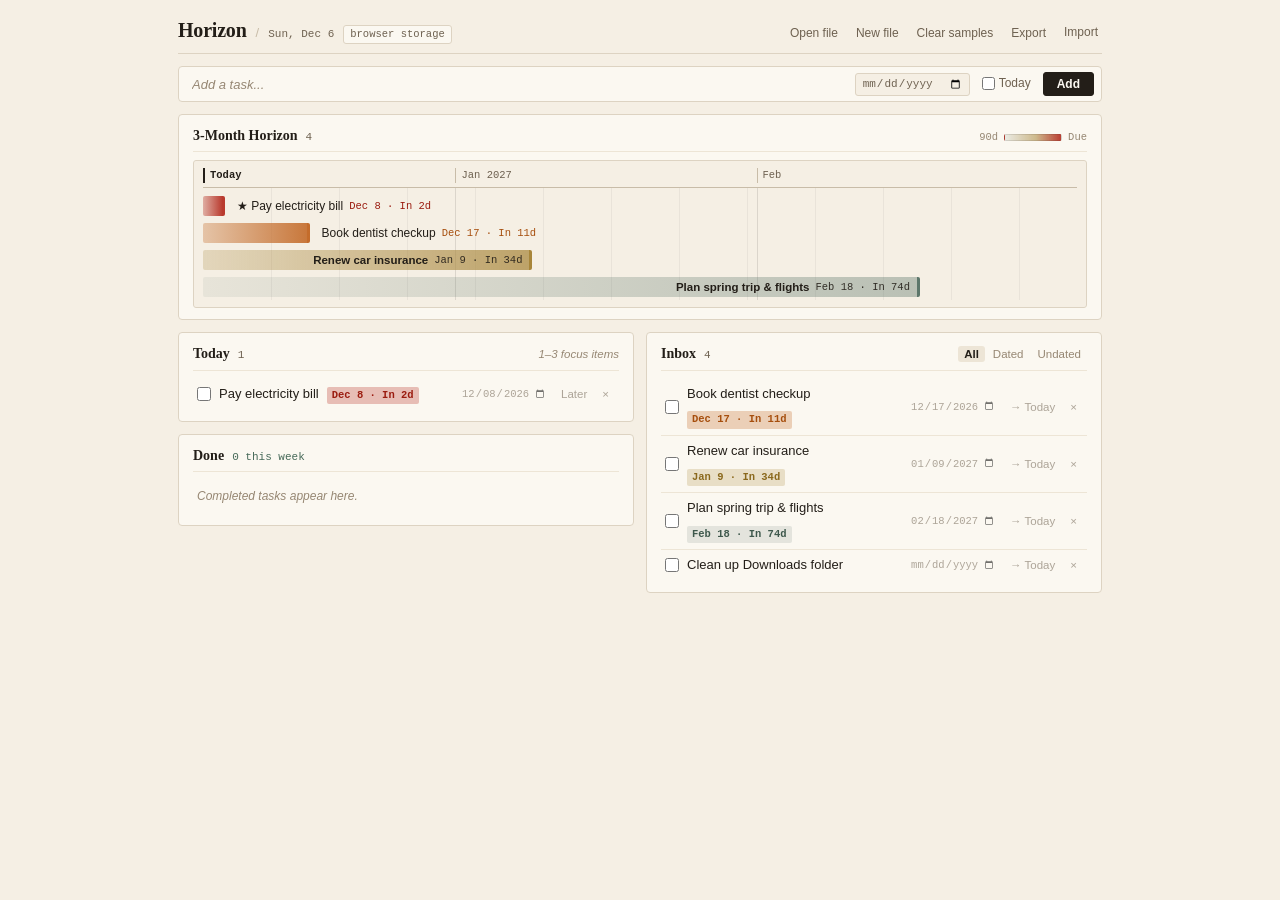
==== index.html @ 029d49c4 "Initial Horizon 3-month task organizer" ====
<!DOCTYPE html>
<html lang="en">
<head>
  <meta charset="UTF-8" />
  <meta name="viewport" content="width=device-width, initial-scale=1.0" />
  <title>Horizon</title>
  <link rel="stylesheet" href="styles.css" />
</head>
<body>
  <div class="shell">
    <!-- Compact Top Bar -->
    <header class="topbar">
      <div class="topbar-left">
        <h1>Horizon</h1>
        <span class="sep">/</span>
        <span class="meta-mono" id="today-label"></span>
        <span class="storage-tag" id="storage-tag" title="Where tasks are saved">tasks.json</span>
      </div>
      <div class="topbar-right">
        <button type="button" class="text-btn hidden" id="link-file-btn" title="Open an existing tasks.json and auto-save changes to it">Open file</button>
        <button type="button" class="text-btn hidden" id="new-file-btn" title="Create a new tasks.json file and auto-save changes to it">New file</button>
        <button type="button" class="text-btn hidden" id="clear-samples-btn">Clear samples</button>
        <button type="button" class="text-btn" id="export-btn">Export</button>
        <label class="text-btn">
          Import
          <input type="file" id="import-input" accept="application/json,.json" hidden />
        </label>
      </div>
    </header>

    <!-- Single-line Quick Capture -->
    <form id="add-task-form" class="capture-bar" aria-label="Add task">
      <input
        type="text"
        id="task-title-input"
        class="capture-input"
        placeholder="Add a task..."
        autocomplete="off"
        required
      />
      <input type="date" id="task-date-input" class="capture-date" title="Optional deadline" />
      <label class="capture-check" title="Add to Today's Focus (anchors to Today on timeline)">
        <input type="checkbox" id="task-today-input" />
        <span>Today</span>
      </label>
      <button type="submit" class="btn-add">Add</button>
    </form>

    <!-- Compact 3-Month Horizontal Calendar Stripe -->
    <section class="block timeline-block" aria-label="3-month horizon">
      <div class="block-head">
        <div class="block-title">
          <h2>3-Month Horizon</h2>
          <span class="meta-mono" id="timeline-count">0</span>
        </div>
        <div class="legend" aria-hidden="true">
          <span>90d</span>
          <span class="legend-bar"></span>
          <span>Due</span>
        </div>
      </div>

      <div class="overdue-row hidden" id="overdue-strip"></div>

      <div class="timeline-scroll">
        <div class="timeline-canvas">
          <div class="timeline-axis" id="timeline-months"></div>
          <div class="timeline-grid" id="timeline-grid"></div>
          <div class="timeline-lanes" id="timeline-lanes"></div>
        </div>
      </div>
    </section>

    <!-- Compact Two-Column Lists -->
    <main class="columns">
      <div class="col">
        <section class="block" aria-label="Today's Focus">
          <div class="block-head">
            <div class="block-title">
              <h2>Today</h2>
              <span class="meta-mono" id="today-count">0</span>
            </div>
            <span class="nudge" id="focus-nudge">1–3 focus items</span>
          </div>
          <ul class="list" id="today-list"></ul>
          <div class="empty hidden" id="today-empty">Nothing set for today.</div>
        </section>

        <section class="block" aria-label="Completed">
          <div class="block-head">
            <div class="block-title">
              <h2>Done</h2>
              <span class="meta-mono ok-text" id="wins-week-badge">0 this week</span>
            </div>
            <button type="button" class="text-btn hidden" id="clear-done-btn">Clear</button>
          </div>
          <ul class="list" id="done-list"></ul>
          <div class="empty hidden" id="done-empty">Completed tasks appear here.</div>
        </section>
      </div>

      <div class="col">
        <section class="block" aria-label="Inbox">
          <div class="block-head">
            <div class="block-title">
              <h2>Inbox</h2>
              <span class="meta-mono" id="inbox-count">0</span>
            </div>
            <div class="filters" role="group" aria-label="Filter inbox">
              <button type="button" class="filter-btn active" data-filter="all">All</button>
              <button type="button" class="filter-btn" data-filter="dated">Dated</button>
              <button type="button" class="filter-btn" data-filter="flexible">Undated</button>
            </div>
          </div>
          <ul class="list" id="inbox-list"></ul>
          <div class="empty hidden" id="inbox-empty">Inbox clear.</div>
        </section>
      </div>
    </main>
  </div>

  <script src="logic.js"></script>
  <script src="app.js"></script>
</body>
</html>
---- styles.css ----
:root {
  --bg: #f5efe4;
  --surface: #fbf8f1;
  --surface-alt: #ede5d6;
  --border: #ddd3c2;
  --border-strong: #c8bca8;
  --ink: #231e18;
  --muted: #6e6150;
  --soft: #968773;
  --danger: #b93a2e;
  --ok: #466958;
  --radius: 4px;
  --serif: Georgia, "Times New Roman", serif;
  --mono: ui-monospace, "Cascadia Mono", Consolas, "Courier New", monospace;
}

* {
  box-sizing: border-box;
}

body {
  margin: 0;
  background: var(--bg);
  color: var(--ink);
  font-family: -apple-system, BlinkMacSystemFont, "Segoe UI", Roboto, sans-serif;
  font-size: 13px;
  line-height: 1.45;
}

.hidden {
  display: none !important;
}

button,
label.text-btn {
  font-family: inherit;
  cursor: pointer;
}

.shell {
  max-width: 960px;
  margin: 0 auto;
  padding: 16px 18px 36px;
  display: flex;
  flex-direction: column;
  gap: 12px;
}

/* Top Bar */
.topbar {
  display: flex;
  align-items: baseline;
  justify-content: space-between;
  gap: 10px;
  padding-bottom: 8px;
  border-bottom: 1px solid var(--border);
}

.topbar-left {
  display: flex;
  align-items: baseline;
  gap: 9px;
  flex-wrap: wrap;
}

.topbar h1 {
  margin: 0;
  font-family: var(--serif);
  font-size: 20px;
  font-weight: 700;
  letter-spacing: -0.01em;
  color: var(--ink);
}

.sep {
  color: var(--border-strong);
}

.meta-mono {
  font-family: var(--mono);
  font-size: 11px;
  color: var(--muted);
  font-variant-numeric: tabular-nums;
}

.storage-tag {
  font-family: var(--mono);
  font-size: 10.5px;
  color: var(--muted);
  border: 1px solid var(--border);
  background: var(--surface);
  border-radius: 3px;
  padding: 1px 6px;
}

.storage-tag.is-linked {
  color: var(--ok);
  border-color: #b7cbbd;
  background: #eff5f0;
}

.topbar-right {
  display: flex;
  align-items: center;
  gap: 10px;
}

.text-btn {
  background: none;
  border: none;
  padding: 2px 4px;
  font-size: 12px;
  color: var(--muted);
}

.text-btn:hover {
  color: var(--ink);
  text-decoration: underline;
}

/* Capture Bar */
.capture-bar {
  display: flex;
  align-items: center;
  gap: 6px;
  background: var(--surface);
  border: 1px solid var(--border);
  border-radius: var(--radius);
  padding: 5px 7px;
}

.capture-input {
  flex: 1 1 200px;
  min-width: 0;
  border: none;
  background: transparent;
  padding: 4px 6px;
  font-size: 13px;
  color: var(--ink);
  outline: none;
}

.capture-input::placeholder {
  color: var(--soft);
  font-style: italic;
}

.capture-date {
  border: 1px solid var(--border);
  border-radius: 3px;
  background: var(--bg);
  color: var(--muted);
  font-family: var(--mono);
  font-size: 11px;
  padding: 3px 6px;
  outline: none;
}

.capture-date:focus {
  border-color: var(--ink);
  color: var(--ink);
}

.capture-check {
  display: inline-flex;
  align-items: center;
  gap: 4px;
  font-size: 12px;
  color: var(--muted);
  padding: 3px 6px;
  border-radius: 3px;
  user-select: none;
}

.capture-check:hover {
  background: var(--surface-alt);
  color: var(--ink);
}

.capture-check input {
  margin: 0;
  accent-color: var(--danger);
}

.btn-add {
  background: var(--ink);
  color: #fbf8f1;
  border: 1px solid var(--ink);
  border-radius: 3px;
  padding: 4px 13px;
  font-size: 12px;
  font-weight: 600;
}

.btn-add:hover {
  background: #3b3329;
}

/* Warm Paper Editorial Blocks */
.block {
  background: var(--surface);
  border: 1px solid var(--border);
  border-radius: var(--radius);
  padding: 11px 14px;
}

.block-head {
  display: flex;
  align-items: baseline;
  justify-content: space-between;
  gap: 8px;
  margin-bottom: 8px;
  padding-bottom: 5px;
  border-bottom: 1px solid var(--surface-alt);
}

.block-title {
  display: flex;
  align-items: baseline;
  gap: 8px;
}

.block-head h2 {
  margin: 0;
  font-family: var(--serif);
  font-size: 14px;
  font-weight: 700;
  color: var(--ink);
}

.ok-text {
  color: var(--ok);
}

.nudge {
  font-size: 11.5px;
  font-style: italic;
  color: var(--soft);
}

.nudge.is-heavy {
  color: var(--danger);
  font-style: normal;
  font-weight: 600;
}

/* Paper Desk 3-Month Horizon */
.legend {
  display: inline-flex;
  align-items: center;
  gap: 6px;
  font-family: var(--mono);
  font-size: 10.5px;
  color: var(--soft);
}

.legend-bar {
  width: 58px;
  height: 7px;
  border-radius: 2px;
  background: linear-gradient(
    to right,
    rgba(92, 118, 106, 0.1) 0%,
    rgba(168, 134, 58, 0.55) 55%,
    rgba(185, 58, 46, 0.98) 100%
  );
  border: 1px solid rgba(35, 30, 24, 0.12);
}

.overdue-row {
  display: flex;
  align-items: center;
  flex-wrap: wrap;
  gap: 6px;
  margin-bottom: 8px;
  padding: 5px 8px;
  background: #f9eae7;
  border: 1px solid #e4bdb6;
  border-radius: 3px;
  font-size: 11.5px;
}

.overdue-label {
  font-family: var(--mono);
  font-size: 10.5px;
  font-weight: 700;
  text-transform: uppercase;
  color: var(--danger);
}

.overdue-chip {
  background: var(--danger);
  color: #fdfaf4;
  border: none;
  border-radius: 2px;
  padding: 2px 7px;
  font-size: 11.5px;
  font-weight: 500;
}

.timeline-scroll {
  overflow-x: auto;
}

.timeline-canvas {
  position: relative;
  min-width: 680px;
  width: 100%;
  background: var(--bg);
  border: 1px solid var(--border);
  border-radius: 3px;
  padding: 7px 9px 9px;
}

.timeline-axis {
  position: relative;
  height: 20px;
  border-bottom: 1px solid var(--border-strong);
  margin-bottom: 7px;
}

.month-marker {
  position: absolute;
  top: 0;
  height: 15px;
  padding-left: 5px;
  border-left: 1px solid var(--border-strong);
  font-family: var(--mono);
  font-size: 10.5px;
  color: var(--muted);
  display: flex;
  align-items: center;
  white-space: nowrap;
}

.month-marker.is-today {
  border-left: 2px solid var(--ink);
  color: var(--ink);
  font-weight: 700;
}

.timeline-grid {
  position: absolute;
  top: 27px;
  bottom: 7px;
  left: 9px;
  right: 9px;
  pointer-events: none;
}

.grid-line {
  position: absolute;
  top: 0;
  bottom: 0;
  width: 1px;
  background: rgba(35, 30, 24, 0.05);
}

.grid-line.is-major {
  background: rgba(35, 30, 24, 0.12);
}

.timeline-lanes {
  position: relative;
  display: flex;
  flex-direction: column;
  gap: 5px;
  max-height: 224px;
  overflow-y: auto;
  padding-right: 2px;
}

.timeline-empty {
  color: var(--soft);
  font-style: italic;
  font-size: 12px;
  padding: 8px 4px;
}

.timeline-lane {
  position: relative;
  height: 22px;
  display: flex;
  align-items: center;
  flex-shrink: 0;
}

/* Watercolor wash fading left-to-right into a crisp solid right-edge deadline block */
.timeline-bar {
  position: relative;
  height: 20px;
  border-radius: 2px;
  border: none;
  border-right: 3px solid transparent;
  display: flex;
  align-items: center;
  justify-content: flex-end;
  padding: 0 7px;
  flex-shrink: 0;
  max-width: 100%;
  overflow: hidden;
  transition: filter 0.1s ease;
}

.timeline-bar:hover {
  filter: brightness(0.94);
}

.timeline-bar-label {
  font-size: 11.5px;
  font-weight: 600;
  white-space: nowrap;
  overflow: hidden;
  text-overflow: ellipsis;
  max-width: calc(100% - 76px);
}

.timeline-bar-meta {
  font-family: var(--mono);
  font-size: 10.5px;
  opacity: 0.9;
  margin-left: 6px;
  white-space: nowrap;
}

.timeline-outside-label {
  display: inline-flex;
  align-items: center;
  gap: 6px;
  margin-left: 7px;
  padding: 1px 5px;
  border: none;
  border-radius: 2px;
  background: transparent;
  color: var(--ink);
  font-size: 12px;
  white-space: nowrap;
}

.timeline-outside-label:hover {
  background: var(--surface-alt);
}

.timeline-outside-title {
  font-weight: 500;
}

.timeline-outside-meta {
  font-family: var(--mono);
  font-size: 10.5px;
}

.timeline-beyond-note {
  margin-top: 4px;
  font-family: var(--mono);
  font-size: 10.5px;
  color: var(--soft);
}

/* Original Two-Column Layout */
.columns {
  display: grid;
  grid-template-columns: 1fr 1fr;
  gap: 12px;
  align-items: start;
}

@media (max-width: 740px) {
  .columns {
    grid-template-columns: 1fr;
  }
}

.col {
  display: flex;
  flex-direction: column;
  gap: 12px;
}

.filters {
  display: inline-flex;
  gap: 2px;
}

.filter-btn {
  border: none;
  background: transparent;
  color: var(--soft);
  font-size: 11.5px;
  padding: 2px 6px;
  border-radius: 3px;
}

.filter-btn:hover {
  color: var(--ink);
}

.filter-btn.active {
  background: var(--surface-alt);
  color: var(--ink);
  font-weight: 600;
}

/* Hairline-divided Notebook Rows */
.list {
  list-style: none;
  margin: 0;
  padding: 0;
}

.task-item {
  display: flex;
  align-items: center;
  gap: 8px;
  padding: 6px 4px;
  border-top: 1px solid var(--surface-alt);
}

.task-item:first-child {
  border-top: none;
}

.task-item:hover {
  background: #f5efe4;
}

.task-item.is-done .task-title {
  text-decoration: line-through;
  color: var(--soft);
}

.task-checkbox {
  width: 14px;
  height: 14px;
  margin: 0;
  accent-color: var(--ok);
  cursor: pointer;
  flex-shrink: 0;
}

.task-body {
  flex: 1;
  min-width: 0;
  display: flex;
  align-items: baseline;
  gap: 8px;
  flex-wrap: wrap;
}

.task-title {
  font-size: 13px;
  color: var(--ink);
  word-break: break-word;
}

.due-tag {
  font-family: var(--mono);
  font-size: 10.5px;
  font-weight: 600;
  padding: 1px 5px;
  border-radius: 2px;
  white-space: nowrap;
}

.done-date {
  font-family: var(--mono);
  font-size: 10.5px;
  color: var(--soft);
}

.task-actions {
  display: flex;
  align-items: center;
  gap: 3px;
  flex-shrink: 0;
  opacity: 0.55;
  transition: opacity 0.12s ease;
}

.task-item:hover .task-actions,
.task-item:focus-within .task-actions {
  opacity: 1;
}

.inline-date-input {
  font-family: var(--mono);
  font-size: 10.5px;
  border: 1px solid transparent;
  border-radius: 2px;
  padding: 1px 4px;
  color: var(--muted);
  background: transparent;
  width: 96px;
}

.task-item:hover .inline-date-input,
.inline-date-input:focus {
  border-color: var(--border);
  background: var(--surface);
}

.row-btn {
  border: none;
  background: transparent;
  color: var(--muted);
  border-radius: 2px;
  padding: 2px 6px;
  font-size: 11.5px;
}

.row-btn:hover {
  background: var(--surface-alt);
  color: var(--ink);
}

.row-btn.del:hover {
  color: var(--danger);
  background: #f9eae7;
}

.empty {
  color: var(--soft);
  font-style: italic;
  font-size: 12px;
  padding: 8px 4px;
}
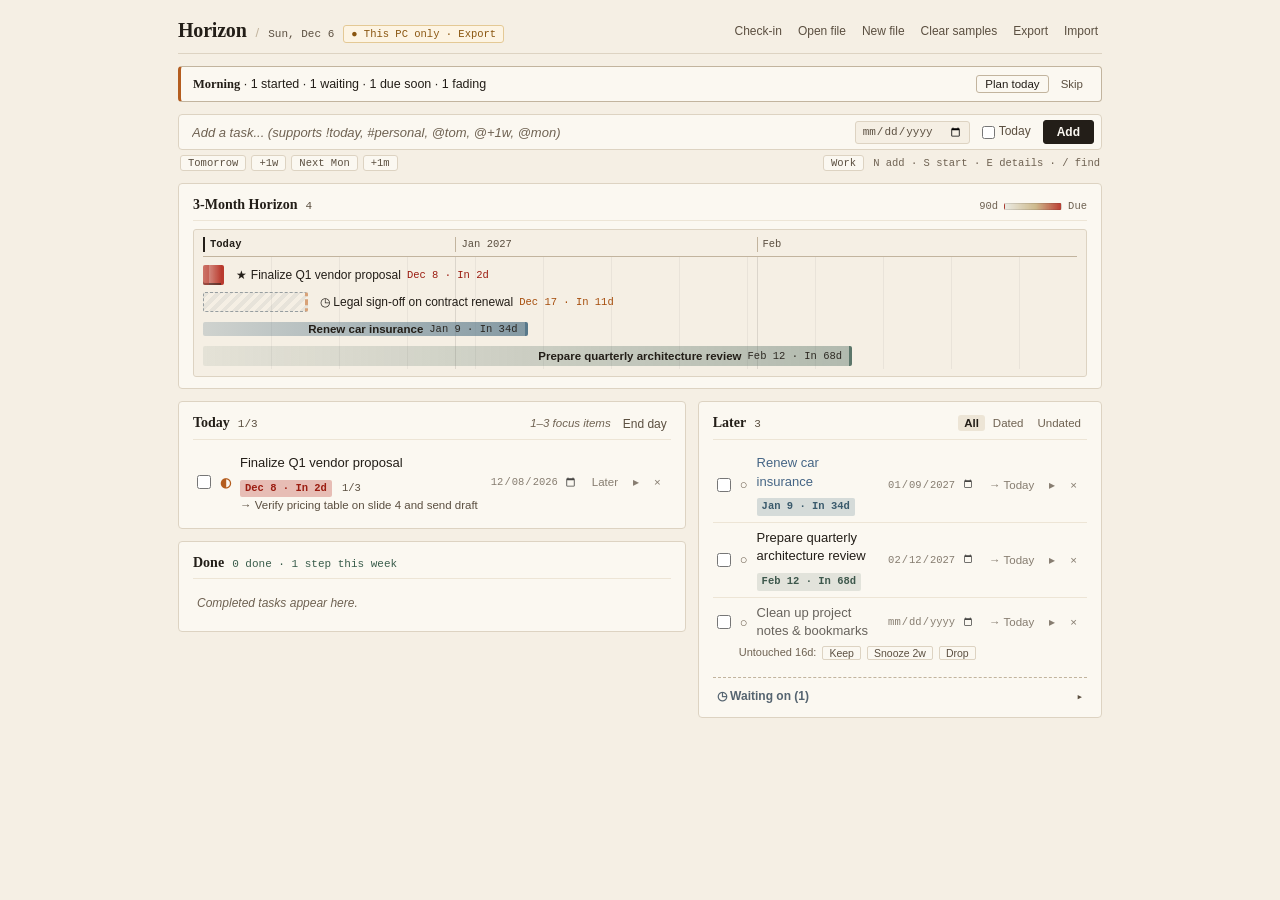
==== commit 66ae2ae9: "Horizon v2: sync safety, started/waiting stages, check-in, fading ink, steps & notes" ====
--- a/index.html
+++ b/index.html
@@ -14,37 +14,73 @@
         <h1>Horizon</h1>
         <span class="sep">/</span>
         <span class="meta-mono" id="today-label"></span>
-        <span class="storage-tag" id="storage-tag" title="Where tasks are saved">tasks.json</span>
+        <button type="button" class="status-pill" id="storage-tag" title="Storage status">Loading...</button>
       </div>
       <div class="topbar-right">
+        <button type="button" class="text-btn" id="checkin-open-btn" title="Open morning check-in">Check-in</button>
+        <button type="button" class="text-btn hidden" id="reconnect-file-btn" title="Reconnect to your previously linked tasks.json">Reconnect</button>
         <button type="button" class="text-btn hidden" id="link-file-btn" title="Open an existing tasks.json and auto-save changes to it">Open file</button>
         <button type="button" class="text-btn hidden" id="new-file-btn" title="Create a new tasks.json file and auto-save changes to it">New file</button>
         <button type="button" class="text-btn hidden" id="clear-samples-btn">Clear samples</button>
         <button type="button" class="text-btn" id="export-btn">Export</button>
-        <label class="text-btn">
-          Import
-          <input type="file" id="import-input" accept="application/json,.json" hidden />
-        </label>
+        <button type="button" class="text-btn" id="import-btn" title="Merge tasks from a JSON file">Import</button>
+        <input type="file" id="import-input" accept="application/json,.json" class="sr-only" tabindex="-1" />
       </div>
     </header>
 
-    <!-- Single-line Quick Capture -->
-    <form id="add-task-form" class="capture-bar" aria-label="Add task">
+    <!-- System Alert / Sync Banner (priority over check-in; at most one banner at a time) -->
+    <div class="system-banner hidden" id="system-banner" role="alert">
+      <span id="system-banner-text"></span>
+      <div class="system-banner-actions" id="system-banner-actions"></div>
+    </div>
+
+    <!-- Inline Morning Check-in Banner & 20-Second Card Stack -->
+    <section class="checkin-banner hidden" id="checkin-banner" aria-label="Morning check-in"></section>
+
+    <!-- Single-line Quick Capture + Compact Quick Chips -->
+    <form id="add-task-form" class="capture-wrap" aria-label="Add task">
+      <div class="capture-bar">
+        <input
+          type="text"
+          id="task-title-input"
+          class="capture-input"
+          placeholder="Add a task... (supports !today, #personal, @tom, @+1w, @mon)"
+          autocomplete="off"
+          required
+        />
+        <input type="date" id="task-date-input" class="capture-date" aria-label="Optional deadline" title="Optional deadline" />
+        <label class="capture-check" title="Add to Today's Focus (cap 3)">
+          <input type="checkbox" id="task-today-input" />
+          <span>Today</span>
+        </label>
+        <button type="submit" class="btn-add">Add</button>
+      </div>
+      <div class="capture-chips">
+        <div class="capture-chip-group" aria-label="Quick deadlines">
+          <button type="button" class="chip-btn" data-quick-date="tomorrow">Tomorrow</button>
+          <button type="button" class="chip-btn" data-quick-date="+1w">+1w</button>
+          <button type="button" class="chip-btn" data-quick-date="next-mon">Next Mon</button>
+          <button type="button" class="chip-btn" data-quick-date="+1m">+1m</button>
+        </div>
+        <div class="capture-chip-group">
+          <button type="button" class="chip-btn area-chip" id="capture-area-btn" title="Toggle Work / Personal (or type #personal)">Work</button>
+          <span class="shortcut-hint" aria-hidden="true">N add · S start · E details · / find</span>
+        </div>
+      </div>
+    </form>
+
+    <!-- Optional Quick-Search Bar (press / to filter; Esc clears) -->
+    <div class="search-bar hidden" id="search-bar">
       <input
         type="text"
-        id="task-title-input"
-        class="capture-input"
-        placeholder="Add a task..."
+        id="search-input"
+        class="search-input"
+        placeholder="Filter tasks, next steps, or waiting on... (Esc to close)"
+        aria-label="Filter tasks"
         autocomplete="off"
-        required
       />
-      <input type="date" id="task-date-input" class="capture-date" title="Optional deadline" />
-      <label class="capture-check" title="Add to Today's Focus (anchors to Today on timeline)">
-        <input type="checkbox" id="task-today-input" />
-        <span>Today</span>
-      </label>
-      <button type="submit" class="btn-add">Add</button>
-    </form>
+      <button type="button" class="row-btn" id="search-clear-btn" aria-label="Clear filter">×</button>
+    </div>
 
     <!-- Compact 3-Month Horizontal Calendar Stripe -->
     <section class="block timeline-block" aria-label="3-month horizon">
@@ -69,19 +105,26 @@
           <div class="timeline-lanes" id="timeline-lanes"></div>
         </div>
       </div>
+
+      <!-- Inline quick-actions strip when a timeline bar is clicked -->
+      <div class="timeline-inspector hidden" id="timeline-inspector"></div>
     </section>
 
-    <!-- Compact Two-Column Lists -->
+    <!-- Compact Two-Column Lists (3 zones: Today, Later + Waiting, Done) -->
     <main class="columns">
       <div class="col">
         <section class="block" aria-label="Today's Focus">
           <div class="block-head">
             <div class="block-title">
               <h2>Today</h2>
-              <span class="meta-mono" id="today-count">0</span>
+              <span class="meta-mono" id="today-count">0/3</span>
             </div>
-            <span class="nudge" id="focus-nudge">1–3 focus items</span>
+            <div class="head-right">
+              <span class="nudge" id="focus-nudge">Focus cap: 3</span>
+              <button type="button" class="text-btn hidden" id="end-day-btn" title="Check that started tasks have a 'where I left off' note">End day</button>
+            </div>
           </div>
+          <div class="swap-prompt hidden" id="today-swap-prompt"></div>
           <ul class="list" id="today-list"></ul>
           <div class="empty hidden" id="today-empty">Nothing set for today.</div>
         </section>
@@ -95,28 +138,45 @@
             <button type="button" class="text-btn hidden" id="clear-done-btn">Clear</button>
           </div>
           <ul class="list" id="done-list"></ul>
+          <button type="button" class="text-btn show-more-btn hidden" id="done-more-btn"></button>
           <div class="empty hidden" id="done-empty">Completed tasks appear here.</div>
         </section>
       </div>
 
       <div class="col">
-        <section class="block" aria-label="Inbox">
+        <section class="block" aria-label="Later">
           <div class="block-head">
             <div class="block-title">
-              <h2>Inbox</h2>
-              <span class="meta-mono" id="inbox-count">0</span>
+              <h2>Later</h2>
+              <span class="meta-mono" id="later-count">0</span>
             </div>
-            <div class="filters" role="group" aria-label="Filter inbox">
+            <div class="filters" role="group" aria-label="Filter later list">
               <button type="button" class="filter-btn active" data-filter="all">All</button>
               <button type="button" class="filter-btn" data-filter="dated">Dated</button>
               <button type="button" class="filter-btn" data-filter="flexible">Undated</button>
             </div>
           </div>
-          <ul class="list" id="inbox-list"></ul>
-          <div class="empty hidden" id="inbox-empty">Inbox clear.</div>
+          <ul class="list" id="later-list"></ul>
+          <div class="empty hidden" id="later-empty">Nothing waiting in Later.</div>
+
+          <!-- Collapsible Waiting On group tucked inside Later -->
+          <div class="waiting-section hidden" id="waiting-section">
+            <button type="button" class="waiting-toggle" id="waiting-toggle" aria-expanded="false">
+              <span id="waiting-toggle-label">Waiting on (0)</span>
+              <span class="meta-mono" id="waiting-chevron">▸</span>
+            </button>
+            <ul class="list hidden" id="waiting-list"></ul>
+          </div>
         </section>
       </div>
     </main>
+  </div>
+
+  <!-- Non-blocking Undo / Status Toast -->
+  <div class="toast hidden" id="toast" role="status" aria-live="polite">
+    <span id="toast-text"></span>
+    <button type="button" class="toast-btn hidden" id="toast-undo-btn">Undo</button>
+    <button type="button" class="toast-close" id="toast-close-btn" aria-label="Dismiss">×</button>
   </div>
 
   <script src="logic.js"></script>
--- a/styles.css
+++ b/styles.css
@@ -3,12 +3,19 @@
   --surface: #fbf8f1;
   --surface-alt: #ede5d6;
   --border: #ddd3c2;
-  --border-strong: #c8bca8;
+  --border-strong: #c2b49e;
   --ink: #231e18;
-  --muted: #6e6150;
-  --soft: #968773;
-  --danger: #b93a2e;
-  --ok: #466958;
+  --muted: #5b4f40;
+  --soft: #6f6252;
+  --danger: #b03227;
+  --danger-bg: #f9eae7;
+  --amber: #8a5610;
+  --amber-bg: #fdf4e3;
+  --ok: #395c4b;
+  --ok-bg: #edf5ef;
+  --started: #b45d1f;
+  --waiting: #556470;
+  --personal: #456585;
   --radius: 4px;
   --serif: Georgia, "Times New Roman", serif;
   --mono: ui-monospace, "Cascadia Mono", Consolas, "Courier New", monospace;
@@ -31,16 +38,32 @@
   display: none !important;
 }
 
-button,
-label.text-btn {
+.sr-only {
+  position: absolute;
+  width: 1px;
+  height: 1px;
+  padding: 0;
+  margin: -1px;
+  overflow: hidden;
+  clip: rect(0, 0, 0, 0);
+  border: 0;
+}
+
+button {
   font-family: inherit;
   cursor: pointer;
+}
+
+button:focus-visible,
+input:focus-visible {
+  outline: 2px solid var(--ink);
+  outline-offset: 1px;
 }
 
 .shell {
   max-width: 960px;
   margin: 0 auto;
-  padding: 16px 18px 36px;
+  padding: 16px 18px 48px;
   display: flex;
   flex-direction: column;
   gap: 12px;
@@ -49,11 +72,12 @@
 /* Top Bar */
 .topbar {
   display: flex;
-  align-items: baseline;
+  align-items: center;
   justify-content: space-between;
   gap: 10px;
   padding-bottom: 8px;
   border-bottom: 1px solid var(--border);
+  flex-wrap: wrap;
 }
 
 .topbar-left {
@@ -83,26 +107,41 @@
   font-variant-numeric: tabular-nums;
 }
 
-.storage-tag {
-  font-family: var(--mono);
-  font-size: 10.5px;
-  color: var(--muted);
+/* Honest Storage Status Pill */
+.status-pill {
+  font-family: var(--mono);
+  font-size: 10.5px;
+  border-radius: 3px;
+  padding: 2px 7px;
   border: 1px solid var(--border);
   background: var(--surface);
-  border-radius: 3px;
-  padding: 1px 6px;
-}
-
-.storage-tag.is-linked {
+  color: var(--muted);
+}
+
+.status-pill.is-synced {
   color: var(--ok);
   border-color: #b7cbbd;
-  background: #eff5f0;
+  background: var(--ok-bg);
+}
+
+.status-pill.is-local {
+  color: var(--amber);
+  border-color: #e4c995;
+  background: var(--amber-bg);
+}
+
+.status-pill.is-error {
+  color: var(--danger);
+  border-color: #e4b5ae;
+  background: var(--danger-bg);
+  font-weight: 600;
 }
 
 .topbar-right {
   display: flex;
   align-items: center;
-  gap: 10px;
+  gap: 8px;
+  flex-wrap: wrap;
 }
 
 .text-btn {
@@ -111,6 +150,7 @@
   padding: 2px 4px;
   font-size: 12px;
   color: var(--muted);
+  border-radius: 2px;
 }
 
 .text-btn:hover {
@@ -118,7 +158,54 @@
   text-decoration: underline;
 }
 
-/* Capture Bar */
+/* Inline System Alert / Sync Banner */
+.system-banner {
+  display: flex;
+  align-items: center;
+  justify-content: space-between;
+  gap: 10px;
+  flex-wrap: wrap;
+  padding: 7px 11px;
+  border-radius: var(--radius);
+  font-size: 12px;
+  border: 1px solid #e4c995;
+  background: var(--amber-bg);
+  color: var(--ink);
+}
+
+.system-banner.is-error {
+  border-color: #e4b5ae;
+  background: var(--danger-bg);
+  color: var(--danger);
+}
+
+.system-banner-actions {
+  display: flex;
+  align-items: center;
+  gap: 6px;
+}
+
+.banner-btn {
+  border: 1px solid var(--border-strong);
+  background: var(--surface);
+  color: var(--ink);
+  border-radius: 3px;
+  padding: 2px 8px;
+  font-size: 11.5px;
+  font-weight: 500;
+}
+
+.banner-btn:hover {
+  background: var(--surface-alt);
+}
+
+/* Capture Bar + Quick Chips */
+.capture-wrap {
+  display: flex;
+  flex-direction: column;
+  gap: 5px;
+}
+
 .capture-bar {
   display: flex;
   align-items: center;
@@ -127,6 +214,177 @@
   border: 1px solid var(--border);
   border-radius: var(--radius);
   padding: 5px 7px;
+}
+
+.capture-bar:focus-within {
+  border-color: var(--border-strong);
+}
+
+.capture-chips {
+  display: flex;
+  align-items: center;
+  justify-content: space-between;
+  gap: 8px;
+  flex-wrap: wrap;
+  padding: 0 2px;
+}
+
+.capture-chip-group {
+  display: inline-flex;
+  align-items: center;
+  gap: 5px;
+  flex-wrap: wrap;
+}
+
+.chip-btn {
+  border: 1px solid var(--border);
+  background: var(--surface);
+  color: var(--muted);
+  border-radius: 3px;
+  padding: 1px 7px;
+  font-family: var(--mono);
+  font-size: 10.5px;
+}
+
+.chip-btn:hover {
+  border-color: var(--border-strong);
+  color: var(--ink);
+}
+
+.chip-btn.is-active {
+  background: var(--surface-alt);
+  border-color: var(--ink);
+  color: var(--ink);
+  font-weight: 600;
+}
+
+.area-chip.is-personal {
+  border-color: #9bb1c7;
+  background: #edf3f8;
+  color: var(--personal);
+  font-weight: 600;
+}
+
+.shortcut-hint {
+  font-family: var(--mono);
+  font-size: 10.5px;
+  color: var(--soft);
+  margin-left: 4px;
+}
+
+/* Inline Morning Check-in Banner & Card Stack */
+.checkin-banner {
+  background: var(--surface);
+  border: 1px solid var(--border-strong);
+  border-left: 3px solid var(--started);
+  border-radius: var(--radius);
+  padding: 8px 12px;
+  display: flex;
+  flex-direction: column;
+  gap: 8px;
+}
+
+.checkin-summary-row {
+  display: flex;
+  align-items: center;
+  justify-content: space-between;
+  gap: 10px;
+  flex-wrap: wrap;
+  font-size: 12.5px;
+}
+
+.checkin-summary-text strong {
+  font-family: var(--serif);
+}
+
+.checkin-wins-line {
+  font-family: var(--mono);
+  font-size: 11px;
+  color: var(--ok);
+  font-weight: 600;
+}
+
+.checkin-export-row {
+  display: flex;
+  align-items: center;
+  justify-content: space-between;
+  gap: 8px;
+  flex-wrap: wrap;
+  padding-top: 6px;
+  border-top: 1px dashed var(--border);
+  font-size: 11.5px;
+  color: var(--amber);
+}
+
+.checkin-card {
+  display: flex;
+  align-items: center;
+  justify-content: space-between;
+  gap: 10px;
+  flex-wrap: wrap;
+  padding: 8px 10px;
+  background: var(--bg);
+  border: 1px solid var(--border);
+  border-radius: 3px;
+}
+
+.checkin-card-body {
+  display: flex;
+  flex-direction: column;
+  gap: 2px;
+  min-width: 0;
+  flex: 1 1 260px;
+}
+
+.checkin-card-kicker {
+  font-family: var(--mono);
+  font-size: 10.5px;
+  color: var(--soft);
+}
+
+.checkin-card-title {
+  font-size: 13px;
+  font-weight: 600;
+  color: var(--ink);
+}
+
+.checkin-card-sub {
+  font-size: 11.5px;
+  color: var(--muted);
+}
+
+.checkin-card-actions {
+  display: flex;
+  align-items: center;
+  gap: 5px;
+  flex-wrap: wrap;
+}
+
+/* Quick-Search Bar (press / to filter) */
+.search-bar {
+  display: flex;
+  align-items: center;
+  gap: 6px;
+  background: var(--surface);
+  border: 1px solid var(--border-strong);
+  border-radius: var(--radius);
+  padding: 4px 8px;
+}
+
+.search-input {
+  flex: 1;
+  min-width: 0;
+  border: none;
+  background: transparent;
+  font-size: 12.5px;
+  color: var(--ink);
+  padding: 2px 4px;
+}
+
+.head-right {
+  display: inline-flex;
+  align-items: center;
+  gap: 8px;
 }
 
 .capture-input {
@@ -137,7 +395,7 @@
   padding: 4px 6px;
   font-size: 13px;
   color: var(--ink);
-  outline: none;
+  border-radius: 2px;
 }
 
 .capture-input::placeholder {
@@ -153,12 +411,6 @@
   font-family: var(--mono);
   font-size: 11px;
   padding: 3px 6px;
-  outline: none;
-}
-
-.capture-date:focus {
-  border-color: var(--ink);
-  color: var(--ink);
 }
 
 .capture-check {
@@ -170,6 +422,7 @@
   padding: 3px 6px;
   border-radius: 3px;
   user-select: none;
+  cursor: pointer;
 }
 
 .capture-check:hover {
@@ -242,6 +495,25 @@
   color: var(--danger);
   font-style: normal;
   font-weight: 600;
+}
+
+/* Inline Today Cap Swap Prompt */
+.swap-prompt {
+  display: flex;
+  flex-wrap: wrap;
+  align-items: center;
+  gap: 6px;
+  margin-bottom: 8px;
+  padding: 7px 9px;
+  background: var(--amber-bg);
+  border: 1px solid #e4c995;
+  border-radius: 3px;
+  font-size: 12px;
+}
+
+.swap-prompt-label {
+  font-weight: 600;
+  color: var(--amber);
 }
 
 /* Paper Desk 3-Month Horizon */
@@ -274,7 +546,7 @@
   gap: 6px;
   margin-bottom: 8px;
   padding: 5px 8px;
-  background: #f9eae7;
+  background: var(--danger-bg);
   border: 1px solid #e4bdb6;
   border-radius: 3px;
   font-size: 11.5px;
@@ -367,7 +639,7 @@
   gap: 5px;
   max-height: 224px;
   overflow-y: auto;
-  padding-right: 2px;
+  scrollbar-gutter: stable;
 }
 
 .timeline-empty {
@@ -383,9 +655,10 @@
   display: flex;
   align-items: center;
   flex-shrink: 0;
-}
-
-/* Watercolor wash fading left-to-right into a crisp solid right-edge deadline block */
+  min-width: 0;
+}
+
+/* Watercolor wash fading left-to-right into a solid right-edge deadline cap */
 .timeline-bar {
   position: relative;
   height: 20px;
@@ -406,21 +679,58 @@
   filter: brightness(0.94);
 }
 
+.timeline-bar.is-personal {
+  height: 14px;
+}
+
+.timeline-bar.is-today-star {
+  box-shadow: inset 0 -2px 0 rgba(35, 30, 24, 0.55);
+}
+
+.timeline-bar.is-waiting {
+  opacity: 0.58;
+  border: 1px dashed var(--waiting);
+  border-right: 3px dashed var(--waiting);
+  background-image: repeating-linear-gradient(
+    -45deg,
+    rgba(85, 100, 112, 0.14),
+    rgba(85, 100, 112, 0.14) 4px,
+    transparent 4px,
+    transparent 8px
+  ) !important;
+}
+
+/* Left-side solid fill showing started / partial progress */
+.timeline-progress-fill {
+  position: absolute;
+  left: 0;
+  top: 0;
+  bottom: 0;
+  pointer-events: none;
+  opacity: 0.5;
+}
+
 .timeline-bar-label {
+  position: relative;
+  z-index: 1;
   font-size: 11.5px;
   font-weight: 600;
   white-space: nowrap;
   overflow: hidden;
   text-overflow: ellipsis;
-  max-width: calc(100% - 76px);
+  min-width: 0;
+  flex: 0 1 auto;
 }
 
 .timeline-bar-meta {
-  font-family: var(--mono);
-  font-size: 10.5px;
-  opacity: 0.9;
+  position: relative;
+  z-index: 1;
+  font-family: var(--mono);
+  font-size: 10.5px;
+  opacity: 0.92;
   margin-left: 6px;
   white-space: nowrap;
+  flex-shrink: 0;
 }
 
 .timeline-outside-label {
@@ -435,6 +745,8 @@
   color: var(--ink);
   font-size: 12px;
   white-space: nowrap;
+  min-width: 0;
+  overflow: hidden;
 }
 
 .timeline-outside-label:hover {
@@ -443,11 +755,15 @@
 
 .timeline-outside-title {
   font-weight: 500;
+  overflow: hidden;
+  text-overflow: ellipsis;
+  white-space: nowrap;
 }
 
 .timeline-outside-meta {
   font-family: var(--mono);
   font-size: 10.5px;
+  flex-shrink: 0;
 }
 
 .timeline-beyond-note {
@@ -457,7 +773,36 @@
   color: var(--soft);
 }
 
-/* Original Two-Column Layout */
+.timeline-inspector {
+  margin-top: 8px;
+  padding: 6px 9px;
+  border: 1px solid var(--border);
+  border-radius: 3px;
+  background: var(--bg);
+  display: flex;
+  align-items: center;
+  justify-content: space-between;
+  gap: 8px;
+  flex-wrap: wrap;
+  font-size: 12px;
+}
+
+.timeline-inspector-info {
+  display: flex;
+  align-items: baseline;
+  gap: 8px;
+  flex-wrap: wrap;
+  min-width: 0;
+}
+
+.timeline-inspector-actions {
+  display: flex;
+  align-items: center;
+  gap: 5px;
+  flex-wrap: wrap;
+}
+
+/* Two-Column Layout */
 .columns {
   display: grid;
   grid-template-columns: 1fr 1fr;
@@ -510,8 +855,8 @@
 
 .task-item {
   display: flex;
-  align-items: center;
-  gap: 8px;
+  flex-direction: column;
+  gap: 4px;
   padding: 6px 4px;
   border-top: 1px solid var(--surface-alt);
 }
@@ -527,6 +872,57 @@
 .task-item.is-done .task-title {
   text-decoration: line-through;
   color: var(--soft);
+}
+
+.task-item.is-personal .task-title {
+  color: var(--personal);
+}
+
+/* Fading ink: untouched tasks gradually dim while staying WCAG AA legible */
+.task-item.is-fading .task-body {
+  opacity: var(--ink-alpha, 0.68);
+  transition: opacity 0.15s ease;
+}
+
+.task-item.is-fading:hover .task-body,
+.task-item.is-fading:focus-within .task-body {
+  opacity: 1;
+}
+
+.stale-bar {
+  margin-left: 22px;
+  display: flex;
+  align-items: center;
+  gap: 6px;
+  flex-wrap: wrap;
+  font-size: 11px;
+  color: var(--soft);
+}
+
+.stale-btn {
+  border: 1px solid var(--border);
+  background: var(--surface);
+  color: var(--muted);
+  border-radius: 2px;
+  padding: 0 6px;
+  font-size: 10.5px;
+}
+
+.stale-btn:hover {
+  background: var(--surface-alt);
+  color: var(--ink);
+}
+
+.stale-btn.is-drop:hover {
+  color: var(--danger);
+  background: var(--danger-bg);
+  border-color: #e4b5ae;
+}
+
+.task-main-row {
+  display: flex;
+  align-items: center;
+  gap: 7px;
 }
 
 .task-checkbox {
@@ -538,12 +934,44 @@
   flex-shrink: 0;
 }
 
+/* Single state glyph per row: ○ todo | ◐ started | ◷ waiting */
+.stage-btn {
+  border: none;
+  background: transparent;
+  padding: 0 2px;
+  font-size: 13px;
+  line-height: 1;
+  color: var(--soft);
+  flex-shrink: 0;
+  border-radius: 2px;
+}
+
+.stage-btn:hover {
+  background: var(--surface-alt);
+  color: var(--ink);
+}
+
+.stage-btn.is-started {
+  color: var(--started);
+  font-weight: 700;
+}
+
+.stage-btn.is-waiting {
+  color: var(--waiting);
+}
+
 .task-body {
   flex: 1;
   min-width: 0;
   display: flex;
+  flex-direction: column;
+  gap: 2px;
+}
+
+.task-line {
+  display: flex;
   align-items: baseline;
-  gap: 8px;
+  gap: 7px;
   flex-wrap: wrap;
 }
 
@@ -551,6 +979,40 @@
   font-size: 13px;
   color: var(--ink);
   word-break: break-word;
+  cursor: text;
+}
+
+.task-title-input {
+  width: 100%;
+  font-family: inherit;
+  font-size: 13px;
+  color: var(--ink);
+  background: var(--surface);
+  border: 1px solid var(--border-strong);
+  border-radius: 2px;
+  padding: 1px 5px;
+}
+
+.next-step-line {
+  font-size: 11.5px;
+  color: var(--muted);
+  white-space: nowrap;
+  overflow: hidden;
+  text-overflow: ellipsis;
+  background: none;
+  border: none;
+  padding: 0;
+  text-align: left;
+  max-width: 100%;
+}
+
+.next-step-line:hover {
+  color: var(--ink);
+  text-decoration: underline;
+}
+
+.next-step-line.is-waiting-line {
+  color: var(--waiting);
 }
 
 .due-tag {
@@ -568,12 +1030,135 @@
   color: var(--soft);
 }
 
+/* Quiet plain-text subtask progress indicator on collapsed row (e.g. 2/4) */
+.subtask-count-btn {
+  border: none;
+  background: transparent;
+  padding: 0 3px;
+  font-family: var(--mono);
+  font-size: 10.5px;
+  color: var(--muted);
+  border-radius: 2px;
+}
+
+.subtask-count-btn:hover {
+  background: var(--surface-alt);
+  color: var(--ink);
+}
+
+/* Expanded Task Detail Drawer (mini-checklist + notes with clickable links) */
+.task-detail {
+  margin-left: 22px;
+  margin-top: 3px;
+  padding: 7px 9px;
+  background: var(--bg);
+  border: 1px solid var(--border);
+  border-radius: 3px;
+  display: flex;
+  flex-direction: column;
+  gap: 8px;
+}
+
+.detail-label {
+  font-family: var(--mono);
+  font-size: 10px;
+  text-transform: uppercase;
+  letter-spacing: 0.04em;
+  color: var(--soft);
+}
+
+.subtask-list {
+  list-style: none;
+  margin: 0;
+  padding: 0;
+  display: flex;
+  flex-direction: column;
+  gap: 3px;
+}
+
+.subtask-row {
+  display: flex;
+  align-items: center;
+  gap: 6px;
+  font-size: 12px;
+}
+
+.subtask-row.is-done .subtask-title {
+  text-decoration: line-through;
+  color: var(--soft);
+}
+
+.subtask-title {
+  flex: 1;
+  min-width: 0;
+  word-break: break-word;
+}
+
+.subtask-add-row {
+  display: flex;
+  align-items: center;
+  gap: 5px;
+}
+
+.notes-block {
+  display: flex;
+  flex-direction: column;
+  gap: 4px;
+  padding-top: 6px;
+  border-top: 1px solid var(--border);
+}
+
+.notes-head {
+  display: flex;
+  align-items: center;
+  justify-content: space-between;
+  gap: 6px;
+}
+
+.notes-view {
+  font-size: 12px;
+  color: var(--ink);
+  white-space: pre-wrap;
+  word-break: break-word;
+  line-height: 1.45;
+}
+
+.notes-link {
+  color: var(--personal);
+  text-decoration: underline;
+  word-break: break-all;
+}
+
+.notes-link:hover {
+  color: var(--ink);
+}
+
+.notes-textarea {
+  width: 100%;
+  min-height: 58px;
+  resize: vertical;
+  font-family: inherit;
+  font-size: 12px;
+  line-height: 1.45;
+  color: var(--ink);
+  background: var(--surface);
+  border: 1px solid var(--border-strong);
+  border-radius: 3px;
+  padding: 5px 7px;
+}
+
+.notes-actions {
+  display: flex;
+  align-items: center;
+  gap: 6px;
+}
+
 .task-actions {
   display: flex;
   align-items: center;
   gap: 3px;
   flex-shrink: 0;
-  opacity: 0.55;
+  opacity: 0.72;
   transition: opacity 0.12s ease;
 }
 
@@ -590,7 +1175,7 @@
   padding: 1px 4px;
   color: var(--muted);
   background: transparent;
-  width: 96px;
+  width: 98px;
 }
 
 .task-item:hover .inline-date-input,
@@ -615,7 +1200,95 @@
 
 .row-btn.del:hover {
   color: var(--danger);
-  background: #f9eae7;
+  background: var(--danger-bg);
+}
+
+/* Inline Stage / Next-Step / Waiting Editor */
+.stage-editor {
+  margin-left: 22px;
+  padding: 6px 8px;
+  background: var(--bg);
+  border: 1px solid var(--border);
+  border-radius: 3px;
+  display: flex;
+  flex-direction: column;
+  gap: 6px;
+}
+
+.stage-editor-tabs {
+  display: flex;
+  align-items: center;
+  gap: 4px;
+  flex-wrap: wrap;
+}
+
+.stage-chip {
+  border: 1px solid var(--border);
+  background: var(--surface);
+  color: var(--muted);
+  border-radius: 3px;
+  padding: 2px 7px;
+  font-size: 11px;
+}
+
+.stage-chip.active {
+  border-color: var(--ink);
+  background: var(--ink);
+  color: #fbf8f1;
+}
+
+.stage-editor-row {
+  display: flex;
+  align-items: center;
+  gap: 6px;
+}
+
+.stage-editor-input {
+  flex: 1;
+  min-width: 0;
+  border: 1px solid var(--border-strong);
+  border-radius: 3px;
+  background: var(--surface);
+  color: var(--ink);
+  font-family: inherit;
+  font-size: 12px;
+  padding: 3px 7px;
+}
+
+.stage-editor-hint {
+  font-size: 11px;
+  font-style: italic;
+  color: var(--started);
+}
+
+/* Waiting On Collapsible Subsection */
+.waiting-section {
+  margin-top: 10px;
+  padding-top: 8px;
+  border-top: 1px dashed var(--border-strong);
+}
+
+.waiting-toggle {
+  width: 100%;
+  display: flex;
+  align-items: center;
+  justify-content: space-between;
+  background: transparent;
+  border: none;
+  padding: 3px 4px;
+  border-radius: 3px;
+  font-size: 12px;
+  font-weight: 600;
+  color: var(--waiting);
+}
+
+.waiting-toggle:hover {
+  background: var(--surface-alt);
+}
+
+.show-more-btn {
+  margin-top: 6px;
+  font-size: 11.5px;
 }
 
 .empty {
@@ -624,3 +1297,47 @@
   font-size: 12px;
   padding: 8px 4px;
 }
+
+/* Undo / Status Toast */
+.toast {
+  position: fixed;
+  right: 18px;
+  bottom: 18px;
+  z-index: 50;
+  display: inline-flex;
+  align-items: center;
+  gap: 10px;
+  background: var(--ink);
+  color: #fbf8f1;
+  padding: 8px 12px;
+  border-radius: var(--radius);
+  font-size: 12px;
+  box-shadow: 0 4px 16px rgba(35, 30, 24, 0.22);
+}
+
+.toast-btn {
+  border: 1px solid rgba(251, 248, 241, 0.35);
+  background: transparent;
+  color: #fbf8f1;
+  border-radius: 3px;
+  padding: 2px 8px;
+  font-size: 11.5px;
+  font-weight: 600;
+}
+
+.toast-btn:hover {
+  background: rgba(251, 248, 241, 0.14);
+}
+
+.toast-close {
+  border: none;
+  background: transparent;
+  color: rgba(251, 248, 241, 0.75);
+  font-size: 14px;
+  line-height: 1;
+  padding: 0 2px;
+}
+
+.toast-close:hover {
+  color: #fff;
+}
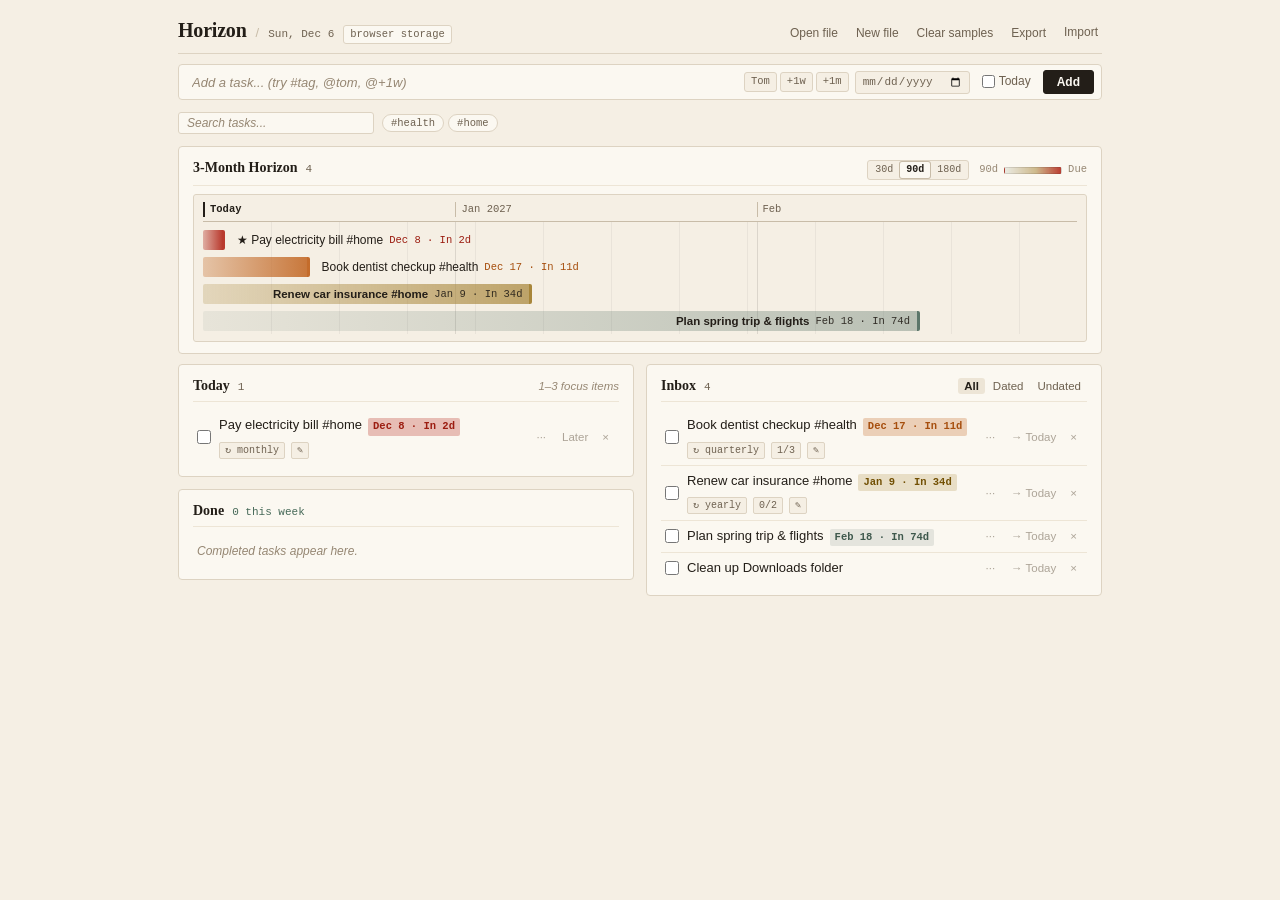
==== commit da6518df: "Upgrade Horizon with recurrence, drawers, local-first sync safety, and UX polish - Add inline title " ====
--- a/index.html
+++ b/index.html
@@ -14,85 +14,103 @@
         <h1>Horizon</h1>
         <span class="sep">/</span>
         <span class="meta-mono" id="today-label"></span>
-        <button type="button" class="status-pill" id="storage-tag" title="Storage status">Loading...</button>
+        <span class="storage-tag" id="storage-tag" title="Where tasks are saved">tasks.json</span>
+        <button
+          type="button"
+          class="reconnect-btn hidden"
+          id="reconnect-file-btn"
+          title="Click to grant permission and resume auto-saving to your linked file"
+        ></button>
       </div>
       <div class="topbar-right">
-        <button type="button" class="text-btn" id="checkin-open-btn" title="Open morning check-in">Check-in</button>
-        <button type="button" class="text-btn hidden" id="reconnect-file-btn" title="Reconnect to your previously linked tasks.json">Reconnect</button>
         <button type="button" class="text-btn hidden" id="link-file-btn" title="Open an existing tasks.json and auto-save changes to it">Open file</button>
         <button type="button" class="text-btn hidden" id="new-file-btn" title="Create a new tasks.json file and auto-save changes to it">New file</button>
         <button type="button" class="text-btn hidden" id="clear-samples-btn">Clear samples</button>
         <button type="button" class="text-btn" id="export-btn">Export</button>
-        <button type="button" class="text-btn" id="import-btn" title="Merge tasks from a JSON file">Import</button>
-        <input type="file" id="import-input" accept="application/json,.json" class="sr-only" tabindex="-1" />
+        <label class="text-btn">
+          Import
+          <input type="file" id="import-input" accept="application/json,.json" hidden />
+        </label>
       </div>
     </header>
 
-    <!-- System Alert / Sync Banner (priority over check-in; at most one banner at a time) -->
-    <div class="system-banner hidden" id="system-banner" role="alert">
-      <span id="system-banner-text"></span>
-      <div class="system-banner-actions" id="system-banner-actions"></div>
+    <!-- External File / Sync Conflict Banner -->
+    <div class="paper-banner conflict-banner hidden" id="conflict-banner" role="alert">
+      <span class="banner-msg" id="conflict-banner-text">tasks.json changed outside this tab</span>
+      <div class="banner-actions">
+        <button type="button" class="banner-btn" id="conflict-reload-btn">Reload from disk</button>
+        <button type="button" class="banner-btn is-primary" id="conflict-overwrite-btn">Keep my version &amp; overwrite</button>
+      </div>
     </div>
 
-    <!-- Inline Morning Check-in Banner & 20-Second Card Stack -->
-    <section class="checkin-banner hidden" id="checkin-banner" aria-label="Morning check-in"></section>
+    <!-- Safe Import Confirmation Banner -->
+    <div class="paper-banner import-banner hidden" id="import-banner" role="region" aria-label="Import options">
+      <span class="banner-msg" id="import-banner-text"></span>
+      <div class="banner-actions">
+        <button type="button" class="banner-btn is-primary" id="import-merge-btn">Merge with existing</button>
+        <button type="button" class="banner-btn is-danger" id="import-replace-btn">Replace all</button>
+        <button type="button" class="banner-btn" id="import-cancel-btn">Cancel</button>
+      </div>
+    </div>
 
-    <!-- Single-line Quick Capture + Compact Quick Chips -->
-    <form id="add-task-form" class="capture-wrap" aria-label="Add task">
-      <div class="capture-bar">
+    <!-- Single-line Quick Capture -->
+    <form id="add-task-form" class="capture-bar" aria-label="Add task">
+      <input
+        type="text"
+        id="task-title-input"
+        class="capture-input"
+        placeholder="Add a task... (try #tag, @tom, @+1w)"
+        autocomplete="off"
+        required
+      />
+      <div class="quick-date-pills" role="group" aria-label="Quick deadline">
+        <button type="button" class="quick-pill" data-quick-date="tom" title="Set deadline to tomorrow">Tom</button>
+        <button type="button" class="quick-pill" data-quick-date="1w" title="Set deadline to +1 week">+1w</button>
+        <button type="button" class="quick-pill" data-quick-date="1m" title="Set deadline to +1 month">+1m</button>
+      </div>
+      <input type="date" id="task-date-input" class="capture-date" title="Optional deadline" />
+      <label class="capture-check" title="Add to Today's Focus (anchors to Today on timeline)">
+        <input type="checkbox" id="task-today-input" />
+        <span>Today</span>
+      </label>
+      <button type="submit" class="btn-add">Add</button>
+    </form>
+
+    <!-- Lightweight Search & #Tag Filter Bar -->
+    <div class="filter-bar" id="filter-bar" role="search" aria-label="Search and filter tasks">
+      <div class="search-box">
         <input
           type="text"
-          id="task-title-input"
-          class="capture-input"
-          placeholder="Add a task... (supports !today, #personal, @tom, @+1w, @mon)"
+          id="search-input"
+          class="search-input"
+          placeholder="Search tasks..."
+          title="Filter timeline and lists (press / to focus)"
           autocomplete="off"
-          required
         />
-        <input type="date" id="task-date-input" class="capture-date" aria-label="Optional deadline" title="Optional deadline" />
-        <label class="capture-check" title="Add to Today's Focus (cap 3)">
-          <input type="checkbox" id="task-today-input" />
-          <span>Today</span>
-        </label>
-        <button type="submit" class="btn-add">Add</button>
+        <button type="button" class="search-clear-btn hidden" id="search-clear-btn" aria-label="Clear search">×</button>
       </div>
-      <div class="capture-chips">
-        <div class="capture-chip-group" aria-label="Quick deadlines">
-          <button type="button" class="chip-btn" data-quick-date="tomorrow">Tomorrow</button>
-          <button type="button" class="chip-btn" data-quick-date="+1w">+1w</button>
-          <button type="button" class="chip-btn" data-quick-date="next-mon">Next Mon</button>
-          <button type="button" class="chip-btn" data-quick-date="+1m">+1m</button>
-        </div>
-        <div class="capture-chip-group">
-          <button type="button" class="chip-btn area-chip" id="capture-area-btn" title="Toggle Work / Personal (or type #personal)">Work</button>
-          <span class="shortcut-hint" aria-hidden="true">N add · S start · E details · / find</span>
-        </div>
-      </div>
-    </form>
-
-    <!-- Optional Quick-Search Bar (press / to filter; Esc clears) -->
-    <div class="search-bar hidden" id="search-bar">
-      <input
-        type="text"
-        id="search-input"
-        class="search-input"
-        placeholder="Filter tasks, next steps, or waiting on... (Esc to close)"
-        aria-label="Filter tasks"
-        autocomplete="off"
-      />
-      <button type="button" class="row-btn" id="search-clear-btn" aria-label="Clear filter">×</button>
+      <div class="tag-chips hidden" id="tag-chips" role="group" aria-label="Filter by tag"></div>
+      <button type="button" class="text-btn clear-filters-btn hidden" id="clear-filters-btn">Clear filter</button>
     </div>
 
-    <!-- Compact 3-Month Horizontal Calendar Stripe -->
-    <section class="block timeline-block" aria-label="3-month horizon">
+    <!-- Compact Horizontal Calendar Stripe -->
+    <section class="block timeline-block" aria-label="Horizon timeline">
       <div class="block-head">
         <div class="block-title">
-          <h2>3-Month Horizon</h2>
+          <h2 id="horizon-heading">3-Month Horizon</h2>
           <span class="meta-mono" id="timeline-count">0</span>
         </div>
-        <div class="legend" aria-hidden="true">
-          <span>90d</span>
-          <span class="legend-bar"></span>
-          <span>Due</span>
+        <div class="horizon-head-right">
+          <div class="zoom-switcher" role="group" aria-label="Horizon zoom">
+            <button type="button" class="zoom-btn" data-horizon="30">30d</button>
+            <button type="button" class="zoom-btn active" data-horizon="90">90d</button>
+            <button type="button" class="zoom-btn" data-horizon="180">180d</button>
+          </div>
+          <div class="legend" aria-hidden="true">
+            <span id="legend-horizon-label">90d</span>
+            <span class="legend-bar"></span>
+            <span>Due</span>
+          </div>
         </div>
       </div>
 
@@ -103,28 +121,26 @@
           <div class="timeline-axis" id="timeline-months"></div>
           <div class="timeline-grid" id="timeline-grid"></div>
           <div class="timeline-lanes" id="timeline-lanes"></div>
+          <div class="timeline-beyond-note hidden" id="timeline-beyond"></div>
         </div>
       </div>
 
-      <!-- Inline quick-actions strip when a timeline bar is clicked -->
-      <div class="timeline-inspector hidden" id="timeline-inspector"></div>
+      <div class="section-foot hidden" id="timeline-foot">
+        <button type="button" class="text-btn show-more-btn" id="timeline-more-btn"></button>
+      </div>
     </section>
 
-    <!-- Compact Two-Column Lists (3 zones: Today, Later + Waiting, Done) -->
+    <!-- Compact Two-Column Lists -->
     <main class="columns">
       <div class="col">
         <section class="block" aria-label="Today's Focus">
           <div class="block-head">
             <div class="block-title">
               <h2>Today</h2>
-              <span class="meta-mono" id="today-count">0/3</span>
+              <span class="meta-mono" id="today-count">0</span>
             </div>
-            <div class="head-right">
-              <span class="nudge" id="focus-nudge">Focus cap: 3</span>
-              <button type="button" class="text-btn hidden" id="end-day-btn" title="Check that started tasks have a 'where I left off' note">End day</button>
-            </div>
+            <span class="nudge" id="focus-nudge">1–3 focus items</span>
           </div>
-          <div class="swap-prompt hidden" id="today-swap-prompt"></div>
           <ul class="list" id="today-list"></ul>
           <div class="empty hidden" id="today-empty">Nothing set for today.</div>
         </section>
@@ -138,45 +154,38 @@
             <button type="button" class="text-btn hidden" id="clear-done-btn">Clear</button>
           </div>
           <ul class="list" id="done-list"></ul>
-          <button type="button" class="text-btn show-more-btn hidden" id="done-more-btn"></button>
           <div class="empty hidden" id="done-empty">Completed tasks appear here.</div>
+          <div class="section-foot hidden" id="done-foot">
+            <button type="button" class="text-btn show-more-btn" id="done-more-btn"></button>
+          </div>
         </section>
       </div>
 
       <div class="col">
-        <section class="block" aria-label="Later">
+        <section class="block" aria-label="Inbox">
           <div class="block-head">
             <div class="block-title">
-              <h2>Later</h2>
-              <span class="meta-mono" id="later-count">0</span>
+              <h2>Inbox</h2>
+              <span class="meta-mono" id="inbox-count">0</span>
             </div>
-            <div class="filters" role="group" aria-label="Filter later list">
+            <div class="filters" role="group" aria-label="Filter inbox">
               <button type="button" class="filter-btn active" data-filter="all">All</button>
               <button type="button" class="filter-btn" data-filter="dated">Dated</button>
               <button type="button" class="filter-btn" data-filter="flexible">Undated</button>
             </div>
           </div>
-          <ul class="list" id="later-list"></ul>
-          <div class="empty hidden" id="later-empty">Nothing waiting in Later.</div>
-
-          <!-- Collapsible Waiting On group tucked inside Later -->
-          <div class="waiting-section hidden" id="waiting-section">
-            <button type="button" class="waiting-toggle" id="waiting-toggle" aria-expanded="false">
-              <span id="waiting-toggle-label">Waiting on (0)</span>
-              <span class="meta-mono" id="waiting-chevron">▸</span>
-            </button>
-            <ul class="list hidden" id="waiting-list"></ul>
-          </div>
+          <ul class="list" id="inbox-list"></ul>
+          <div class="empty hidden" id="inbox-empty">Inbox clear.</div>
         </section>
       </div>
     </main>
   </div>
 
-  <!-- Non-blocking Undo / Status Toast -->
-  <div class="toast hidden" id="toast" role="status" aria-live="polite">
-    <span id="toast-text"></span>
-    <button type="button" class="toast-btn hidden" id="toast-undo-btn">Undo</button>
-    <button type="button" class="toast-close" id="toast-close-btn" aria-label="Dismiss">×</button>
+  <!-- Non-blocking Floating Paper Toast -->
+  <div class="toast hidden" id="undo-toast" role="status" aria-live="polite">
+    <span class="toast-msg" id="toast-msg"></span>
+    <button type="button" class="toast-undo-btn" id="toast-undo-btn">Undo</button>
+    <button type="button" class="toast-dismiss-btn" id="toast-dismiss-btn" aria-label="Dismiss notification">×</button>
   </div>
 
   <script src="logic.js"></script>
--- a/styles.css
+++ b/styles.css
@@ -3,19 +3,15 @@
   --surface: #fbf8f1;
   --surface-alt: #ede5d6;
   --border: #ddd3c2;
-  --border-strong: #c2b49e;
+  --border-strong: #c8bca8;
   --ink: #231e18;
-  --muted: #5b4f40;
-  --soft: #6f6252;
-  --danger: #b03227;
-  --danger-bg: #f9eae7;
-  --amber: #8a5610;
-  --amber-bg: #fdf4e3;
-  --ok: #395c4b;
-  --ok-bg: #edf5ef;
-  --started: #b45d1f;
-  --waiting: #556470;
-  --personal: #456585;
+  --muted: #6e6150;
+  --soft: #968773;
+  --danger: #b93a2e;
+  --ok: #466958;
+  --amber-bg: #fbf0d9;
+  --amber-border: #d9b874;
+  --amber-ink: #5d400e;
   --radius: 4px;
   --serif: Georgia, "Times New Roman", serif;
   --mono: ui-monospace, "Cascadia Mono", Consolas, "Courier New", monospace;
@@ -38,24 +34,18 @@
   display: none !important;
 }
 
-.sr-only {
-  position: absolute;
-  width: 1px;
-  height: 1px;
-  padding: 0;
-  margin: -1px;
-  overflow: hidden;
-  clip: rect(0, 0, 0, 0);
-  border: 0;
-}
-
-button {
+button,
+label.text-btn {
   font-family: inherit;
   cursor: pointer;
 }
 
 button:focus-visible,
-input:focus-visible {
+a:focus-visible,
+select:focus-visible,
+textarea:focus-visible,
+input:focus-visible,
+label.text-btn:focus-within {
   outline: 2px solid var(--ink);
   outline-offset: 1px;
 }
@@ -66,13 +56,13 @@
   padding: 16px 18px 48px;
   display: flex;
   flex-direction: column;
-  gap: 12px;
+  gap: 10px;
 }
 
 /* Top Bar */
 .topbar {
   display: flex;
-  align-items: center;
+  align-items: baseline;
   justify-content: space-between;
   gap: 10px;
   padding-bottom: 8px;
@@ -107,40 +97,42 @@
   font-variant-numeric: tabular-nums;
 }
 
-/* Honest Storage Status Pill */
-.status-pill {
-  font-family: var(--mono);
-  font-size: 10.5px;
-  border-radius: 3px;
-  padding: 2px 7px;
-  border: 1px solid var(--border);
-  background: var(--surface);
-  color: var(--muted);
-}
-
-.status-pill.is-synced {
+.storage-tag {
+  font-family: var(--mono);
+  font-size: 10.5px;
+  color: var(--muted);
+  border: 1px solid var(--border);
+  background: var(--surface);
+  border-radius: 3px;
+  padding: 1px 6px;
+}
+
+.storage-tag.is-linked {
   color: var(--ok);
   border-color: #b7cbbd;
-  background: var(--ok-bg);
-}
-
-.status-pill.is-local {
-  color: var(--amber);
-  border-color: #e4c995;
+  background: #eff5f0;
+}
+
+.reconnect-btn {
+  font-family: var(--mono);
+  font-size: 10.5px;
+  font-weight: 600;
+  color: var(--amber-ink);
   background: var(--amber-bg);
-}
-
-.status-pill.is-error {
-  color: var(--danger);
-  border-color: #e4b5ae;
-  background: var(--danger-bg);
-  font-weight: 600;
+  border: 1px solid var(--amber-border);
+  border-radius: 3px;
+  padding: 2px 8px;
+  transition: background 0.12s ease;
+}
+
+.reconnect-btn:hover {
+  background: #f6e4be;
 }
 
 .topbar-right {
   display: flex;
   align-items: center;
-  gap: 8px;
+  gap: 10px;
   flex-wrap: wrap;
 }
 
@@ -150,7 +142,6 @@
   padding: 2px 4px;
   font-size: 12px;
   color: var(--muted);
-  border-radius: 2px;
 }
 
 .text-btn:hover {
@@ -158,39 +149,47 @@
   text-decoration: underline;
 }
 
-/* Inline System Alert / Sync Banner */
-.system-banner {
+/* Conflict & Import Paper Banners */
+.paper-banner {
   display: flex;
   align-items: center;
   justify-content: space-between;
-  gap: 10px;
-  flex-wrap: wrap;
+  flex-wrap: wrap;
+  gap: 8px;
   padding: 7px 11px;
   border-radius: var(--radius);
   font-size: 12px;
-  border: 1px solid #e4c995;
+}
+
+.conflict-banner {
   background: var(--amber-bg);
-  color: var(--ink);
-}
-
-.system-banner.is-error {
-  border-color: #e4b5ae;
-  background: var(--danger-bg);
-  color: var(--danger);
-}
-
-.system-banner-actions {
-  display: flex;
+  border: 1px solid var(--amber-border);
+  color: var(--amber-ink);
+}
+
+.import-banner {
+  background: var(--surface);
+  border: 1px solid var(--border-strong);
+  color: var(--ink);
+}
+
+.banner-msg {
+  font-weight: 600;
+}
+
+.banner-actions {
+  display: inline-flex;
   align-items: center;
   gap: 6px;
+  flex-wrap: wrap;
 }
 
 .banner-btn {
+  background: var(--surface);
+  color: var(--ink);
   border: 1px solid var(--border-strong);
-  background: var(--surface);
-  color: var(--ink);
-  border-radius: 3px;
-  padding: 2px 8px;
+  border-radius: 3px;
+  padding: 3px 9px;
   font-size: 11.5px;
   font-weight: 500;
 }
@@ -199,13 +198,27 @@
   background: var(--surface-alt);
 }
 
-/* Capture Bar + Quick Chips */
-.capture-wrap {
-  display: flex;
-  flex-direction: column;
-  gap: 5px;
-}
-
+.banner-btn.is-primary {
+  background: var(--ink);
+  color: var(--surface);
+  border-color: var(--ink);
+}
+
+.banner-btn.is-primary:hover {
+  background: #3b3329;
+}
+
+.banner-btn.is-danger {
+  background: var(--danger);
+  color: #fdfaf4;
+  border-color: var(--danger);
+}
+
+.banner-btn.is-danger:hover {
+  filter: brightness(0.93);
+}
+
+/* Capture Bar */
 .capture-bar {
   display: flex;
   align-items: center;
@@ -214,188 +227,28 @@
   border: 1px solid var(--border);
   border-radius: var(--radius);
   padding: 5px 7px;
+  flex-wrap: wrap;
+  transition: border-color 0.12s ease, box-shadow 0.12s ease;
 }
 
 .capture-bar:focus-within {
-  border-color: var(--border-strong);
-}
-
-.capture-chips {
-  display: flex;
-  align-items: center;
-  justify-content: space-between;
-  gap: 8px;
-  flex-wrap: wrap;
-  padding: 0 2px;
-}
-
-.capture-chip-group {
-  display: inline-flex;
-  align-items: center;
-  gap: 5px;
-  flex-wrap: wrap;
-}
-
-.chip-btn {
-  border: 1px solid var(--border);
-  background: var(--surface);
-  color: var(--muted);
-  border-radius: 3px;
-  padding: 1px 7px;
-  font-family: var(--mono);
-  font-size: 10.5px;
-}
-
-.chip-btn:hover {
-  border-color: var(--border-strong);
-  color: var(--ink);
-}
-
-.chip-btn.is-active {
-  background: var(--surface-alt);
   border-color: var(--ink);
-  color: var(--ink);
-  font-weight: 600;
-}
-
-.area-chip.is-personal {
-  border-color: #9bb1c7;
-  background: #edf3f8;
-  color: var(--personal);
-  font-weight: 600;
-}
-
-.shortcut-hint {
-  font-family: var(--mono);
-  font-size: 10.5px;
-  color: var(--soft);
-  margin-left: 4px;
-}
-
-/* Inline Morning Check-in Banner & Card Stack */
-.checkin-banner {
-  background: var(--surface);
-  border: 1px solid var(--border-strong);
-  border-left: 3px solid var(--started);
-  border-radius: var(--radius);
-  padding: 8px 12px;
-  display: flex;
-  flex-direction: column;
-  gap: 8px;
-}
-
-.checkin-summary-row {
-  display: flex;
-  align-items: center;
-  justify-content: space-between;
-  gap: 10px;
-  flex-wrap: wrap;
-  font-size: 12.5px;
-}
-
-.checkin-summary-text strong {
-  font-family: var(--serif);
-}
-
-.checkin-wins-line {
-  font-family: var(--mono);
-  font-size: 11px;
-  color: var(--ok);
-  font-weight: 600;
-}
-
-.checkin-export-row {
-  display: flex;
-  align-items: center;
-  justify-content: space-between;
-  gap: 8px;
-  flex-wrap: wrap;
-  padding-top: 6px;
-  border-top: 1px dashed var(--border);
-  font-size: 11.5px;
-  color: var(--amber);
-}
-
-.checkin-card {
-  display: flex;
-  align-items: center;
-  justify-content: space-between;
-  gap: 10px;
-  flex-wrap: wrap;
-  padding: 8px 10px;
-  background: var(--bg);
-  border: 1px solid var(--border);
-  border-radius: 3px;
-}
-
-.checkin-card-body {
-  display: flex;
-  flex-direction: column;
-  gap: 2px;
-  min-width: 0;
-  flex: 1 1 260px;
-}
-
-.checkin-card-kicker {
-  font-family: var(--mono);
-  font-size: 10.5px;
-  color: var(--soft);
-}
-
-.checkin-card-title {
-  font-size: 13px;
-  font-weight: 600;
-  color: var(--ink);
-}
-
-.checkin-card-sub {
-  font-size: 11.5px;
-  color: var(--muted);
-}
-
-.checkin-card-actions {
-  display: flex;
-  align-items: center;
-  gap: 5px;
-  flex-wrap: wrap;
-}
-
-/* Quick-Search Bar (press / to filter) */
-.search-bar {
-  display: flex;
-  align-items: center;
-  gap: 6px;
-  background: var(--surface);
-  border: 1px solid var(--border-strong);
-  border-radius: var(--radius);
-  padding: 4px 8px;
-}
-
-.search-input {
-  flex: 1;
-  min-width: 0;
-  border: none;
-  background: transparent;
-  font-size: 12.5px;
-  color: var(--ink);
-  padding: 2px 4px;
-}
-
-.head-right {
-  display: inline-flex;
-  align-items: center;
-  gap: 8px;
+  box-shadow: 0 0 0 2px rgba(35, 30, 24, 0.1);
 }
 
 .capture-input {
-  flex: 1 1 200px;
+  flex: 1 1 220px;
   min-width: 0;
   border: none;
   background: transparent;
   padding: 4px 6px;
   font-size: 13px;
   color: var(--ink);
-  border-radius: 2px;
+  outline: none;
+}
+
+.capture-input:focus-visible {
+  outline: none;
 }
 
 .capture-input::placeholder {
@@ -403,6 +256,36 @@
   font-style: italic;
 }
 
+.quick-date-pills {
+  display: inline-flex;
+  align-items: center;
+  gap: 3px;
+}
+
+.quick-pill {
+  font-family: var(--mono);
+  font-size: 10.5px;
+  color: var(--muted);
+  background: var(--bg);
+  border: 1px solid var(--border);
+  border-radius: 3px;
+  padding: 2px 6px;
+  line-height: 1.3;
+}
+
+.quick-pill:hover {
+  background: var(--surface-alt);
+  color: var(--ink);
+  border-color: var(--border-strong);
+}
+
+.quick-pill.is-active {
+  background: var(--surface-alt);
+  color: var(--ink);
+  border-color: var(--ink);
+  font-weight: 600;
+}
+
 .capture-date {
   border: 1px solid var(--border);
   border-radius: 3px;
@@ -411,6 +294,12 @@
   font-family: var(--mono);
   font-size: 11px;
   padding: 3px 6px;
+  outline: none;
+}
+
+.capture-date:focus {
+  border-color: var(--ink);
+  color: var(--ink);
 }
 
 .capture-check {
@@ -422,7 +311,6 @@
   padding: 3px 6px;
   border-radius: 3px;
   user-select: none;
-  cursor: pointer;
 }
 
 .capture-check:hover {
@@ -447,6 +335,97 @@
 
 .btn-add:hover {
   background: #3b3329;
+}
+
+/* Lightweight Search & #Tag Filter Bar */
+.filter-bar {
+  display: flex;
+  align-items: center;
+  gap: 8px;
+  flex-wrap: wrap;
+  min-height: 26px;
+}
+
+.search-box {
+  position: relative;
+  display: inline-flex;
+  align-items: center;
+  width: 196px;
+  max-width: 100%;
+}
+
+.search-input {
+  width: 100%;
+  background: var(--surface);
+  border: 1px solid var(--border);
+  border-radius: 3px;
+  padding: 3px 22px 3px 8px;
+  font-size: 12px;
+  color: var(--ink);
+  outline: none;
+}
+
+.search-input::placeholder {
+  color: var(--soft);
+  font-style: italic;
+}
+
+.search-input:focus {
+  border-color: var(--border-strong);
+  background: #fffdf9;
+}
+
+.search-clear-btn {
+  position: absolute;
+  right: 3px;
+  background: none;
+  border: none;
+  color: var(--muted);
+  font-size: 13px;
+  line-height: 1;
+  padding: 2px 5px;
+  border-radius: 2px;
+}
+
+.search-clear-btn:hover {
+  color: var(--ink);
+  background: var(--surface-alt);
+}
+
+.tag-chips {
+  display: inline-flex;
+  align-items: center;
+  flex-wrap: wrap;
+  gap: 4px;
+}
+
+.tag-chip {
+  font-family: var(--mono);
+  font-size: 10.5px;
+  color: var(--muted);
+  background: var(--surface);
+  border: 1px solid var(--border);
+  border-radius: 99px;
+  padding: 1px 8px;
+  line-height: 1.4;
+}
+
+.tag-chip:hover {
+  color: var(--ink);
+  border-color: var(--border-strong);
+  background: var(--surface-alt);
+}
+
+.tag-chip.active {
+  background: var(--ink);
+  color: var(--surface);
+  border-color: var(--ink);
+  font-weight: 600;
+}
+
+.clear-filters-btn {
+  font-size: 11px;
+  margin-left: auto;
 }
 
 /* Warm Paper Editorial Blocks */
@@ -465,6 +444,7 @@
   margin-bottom: 8px;
   padding-bottom: 5px;
   border-bottom: 1px solid var(--surface-alt);
+  flex-wrap: wrap;
 }
 
 .block-title {
@@ -497,26 +477,59 @@
   font-weight: 600;
 }
 
-/* Inline Today Cap Swap Prompt */
-.swap-prompt {
-  display: flex;
-  flex-wrap: wrap;
-  align-items: center;
-  gap: 6px;
-  margin-bottom: 8px;
-  padding: 7px 9px;
-  background: var(--amber-bg);
-  border: 1px solid #e4c995;
-  border-radius: 3px;
-  font-size: 12px;
-}
-
-.swap-prompt-label {
-  font-weight: 600;
-  color: var(--amber);
-}
-
-/* Paper Desk 3-Month Horizon */
+.section-foot {
+  margin-top: 6px;
+  padding-top: 4px;
+  border-top: 1px dashed var(--surface-alt);
+  display: flex;
+  justify-content: flex-end;
+}
+
+.show-more-btn {
+  font-family: var(--mono);
+  font-size: 11px;
+}
+
+/* Paper Desk Horizon Header & Zoom Switcher */
+.horizon-head-right {
+  display: inline-flex;
+  align-items: center;
+  gap: 10px;
+  flex-wrap: wrap;
+}
+
+.zoom-switcher {
+  display: inline-flex;
+  align-items: center;
+  gap: 1px;
+  background: var(--bg);
+  border: 1px solid var(--border);
+  border-radius: 3px;
+  padding: 1px;
+}
+
+.zoom-btn {
+  font-family: var(--mono);
+  font-size: 10px;
+  color: var(--muted);
+  background: transparent;
+  border: none;
+  border-radius: 2px;
+  padding: 1px 6px;
+  line-height: 1.4;
+}
+
+.zoom-btn:hover {
+  color: var(--ink);
+}
+
+.zoom-btn.active {
+  background: var(--surface);
+  color: var(--ink);
+  font-weight: 700;
+  box-shadow: 0 0 0 1px var(--border-strong);
+}
+
 .legend {
   display: inline-flex;
   align-items: center;
@@ -546,7 +559,7 @@
   gap: 6px;
   margin-bottom: 8px;
   padding: 5px 8px;
-  background: var(--danger-bg);
+  background: #f9eae7;
   border: 1px solid #e4bdb6;
   border-radius: 3px;
   font-size: 11.5px;
@@ -558,16 +571,44 @@
   font-weight: 700;
   text-transform: uppercase;
   color: var(--danger);
+}
+
+.overdue-chip-group {
+  display: inline-flex;
+  align-items: stretch;
+  border-radius: 2px;
+  overflow: hidden;
+  border: 1px solid rgba(138, 36, 28, 0.35);
 }
 
 .overdue-chip {
   background: var(--danger);
   color: #fdfaf4;
   border: none;
-  border-radius: 2px;
+  border-radius: 0;
   padding: 2px 7px;
   font-size: 11.5px;
   font-weight: 500;
+}
+
+.overdue-chip:hover {
+  filter: brightness(0.93);
+}
+
+.overdue-snooze-btn {
+  background: #fdfaf4;
+  color: var(--danger);
+  border: none;
+  border-left: 1px solid rgba(138, 36, 28, 0.25);
+  padding: 2px 6px;
+  font-family: var(--mono);
+  font-size: 10px;
+  font-weight: 700;
+}
+
+.overdue-snooze-btn:hover {
+  background: #f5d6d0;
+  color: #8a241c;
 }
 
 .timeline-scroll {
@@ -639,7 +680,12 @@
   gap: 5px;
   max-height: 224px;
   overflow-y: auto;
-  scrollbar-gutter: stable;
+  padding-right: 2px;
+}
+
+.timeline-lanes.is-expanded {
+  max-height: none;
+  overflow-y: visible;
 }
 
 .timeline-empty {
@@ -655,10 +701,10 @@
   display: flex;
   align-items: center;
   flex-shrink: 0;
-  min-width: 0;
-}
-
-/* Watercolor wash fading left-to-right into a solid right-edge deadline cap */
+  overflow: hidden;
+}
+
+/* Watercolor wash fading left-to-right into a crisp solid right-edge deadline block */
 .timeline-bar {
   position: relative;
   height: 20px;
@@ -679,58 +725,34 @@
   filter: brightness(0.94);
 }
 
-.timeline-bar.is-personal {
-  height: 14px;
-}
-
-.timeline-bar.is-today-star {
-  box-shadow: inset 0 -2px 0 rgba(35, 30, 24, 0.55);
-}
-
-.timeline-bar.is-waiting {
-  opacity: 0.58;
-  border: 1px dashed var(--waiting);
-  border-right: 3px dashed var(--waiting);
-  background-image: repeating-linear-gradient(
-    -45deg,
-    rgba(85, 100, 112, 0.14),
-    rgba(85, 100, 112, 0.14) 4px,
-    transparent 4px,
-    transparent 8px
-  ) !important;
-}
-
-/* Left-side solid fill showing started / partial progress */
-.timeline-progress-fill {
-  position: absolute;
-  left: 0;
-  top: 0;
-  bottom: 0;
-  pointer-events: none;
-  opacity: 0.5;
+/* Calm ink outline for undated Today focus items (visually distinct from hard deadlines) */
+.timeline-bar.is-focus-undated {
+  background: var(--surface);
+  border: 1.5px solid var(--ink);
+  border-right: 3px solid var(--ink);
+  color: var(--ink);
+}
+
+.timeline-bar.is-focus-undated:hover {
+  filter: none;
+  background: var(--surface-alt);
 }
 
 .timeline-bar-label {
-  position: relative;
-  z-index: 1;
   font-size: 11.5px;
   font-weight: 600;
   white-space: nowrap;
   overflow: hidden;
   text-overflow: ellipsis;
-  min-width: 0;
-  flex: 0 1 auto;
+  max-width: calc(100% - 76px);
 }
 
 .timeline-bar-meta {
-  position: relative;
-  z-index: 1;
-  font-family: var(--mono);
-  font-size: 10.5px;
-  opacity: 0.92;
+  font-family: var(--mono);
+  font-size: 10.5px;
+  opacity: 0.9;
   margin-left: 6px;
   white-space: nowrap;
-  flex-shrink: 0;
 }
 
 .timeline-outside-label {
@@ -755,6 +777,7 @@
 
 .timeline-outside-title {
   font-weight: 500;
+  min-width: 0;
   overflow: hidden;
   text-overflow: ellipsis;
   white-space: nowrap;
@@ -764,42 +787,48 @@
   font-family: var(--mono);
   font-size: 10.5px;
   flex-shrink: 0;
+  white-space: nowrap;
+}
+
+.timeline-outside-meta.is-focus-undated {
+  color: var(--muted);
 }
 
 .timeline-beyond-note {
-  margin-top: 4px;
-  font-family: var(--mono);
-  font-size: 10.5px;
-  color: var(--soft);
-}
-
-.timeline-inspector {
-  margin-top: 8px;
-  padding: 6px 9px;
-  border: 1px solid var(--border);
-  border-radius: 3px;
-  background: var(--bg);
-  display: flex;
-  align-items: center;
-  justify-content: space-between;
-  gap: 8px;
-  flex-wrap: wrap;
-  font-size: 12px;
-}
-
-.timeline-inspector-info {
-  display: flex;
-  align-items: baseline;
-  gap: 8px;
-  flex-wrap: wrap;
-  min-width: 0;
-}
-
-.timeline-inspector-actions {
-  display: flex;
-  align-items: center;
+  position: relative;
+  display: flex;
+  align-items: center;
+  flex-wrap: wrap;
   gap: 5px;
-  flex-wrap: wrap;
+  margin-top: 6px;
+  padding-top: 5px;
+  border-top: 1px dotted var(--border);
+  font-family: var(--mono);
+  font-size: 10.5px;
+  color: var(--muted);
+}
+
+.beyond-label {
+  font-weight: 700;
+  text-transform: uppercase;
+  font-size: 10px;
+  color: var(--muted);
+  margin-right: 2px;
+}
+
+.beyond-chip {
+  background: var(--surface);
+  color: var(--ink);
+  border: 1px solid var(--border);
+  border-radius: 2px;
+  padding: 1px 6px;
+  font-family: var(--mono);
+  font-size: 10.5px;
+}
+
+.beyond-chip:hover {
+  background: var(--surface-alt);
+  border-color: var(--border-strong);
 }
 
 /* Two-Column Layout */
@@ -830,7 +859,7 @@
 .filter-btn {
   border: none;
   background: transparent;
-  color: var(--soft);
+  color: var(--muted);
   font-size: 11.5px;
   padding: 2px 6px;
   border-radius: 3px;
@@ -854,10 +883,6 @@
 }
 
 .task-item {
-  display: flex;
-  flex-direction: column;
-  gap: 4px;
-  padding: 6px 4px;
   border-top: 1px solid var(--surface-alt);
 }
 
@@ -865,64 +890,21 @@
   border-top: none;
 }
 
-.task-item:hover {
-  background: #f5efe4;
+.task-row {
+  display: flex;
+  align-items: center;
+  gap: 8px;
+  padding: 6px 4px;
+  border-radius: 2px;
+}
+
+.task-row:hover {
+  background: var(--bg);
 }
 
 .task-item.is-done .task-title {
   text-decoration: line-through;
   color: var(--soft);
-}
-
-.task-item.is-personal .task-title {
-  color: var(--personal);
-}
-
-/* Fading ink: untouched tasks gradually dim while staying WCAG AA legible */
-.task-item.is-fading .task-body {
-  opacity: var(--ink-alpha, 0.68);
-  transition: opacity 0.15s ease;
-}
-
-.task-item.is-fading:hover .task-body,
-.task-item.is-fading:focus-within .task-body {
-  opacity: 1;
-}
-
-.stale-bar {
-  margin-left: 22px;
-  display: flex;
-  align-items: center;
-  gap: 6px;
-  flex-wrap: wrap;
-  font-size: 11px;
-  color: var(--soft);
-}
-
-.stale-btn {
-  border: 1px solid var(--border);
-  background: var(--surface);
-  color: var(--muted);
-  border-radius: 2px;
-  padding: 0 6px;
-  font-size: 10.5px;
-}
-
-.stale-btn:hover {
-  background: var(--surface-alt);
-  color: var(--ink);
-}
-
-.stale-btn.is-drop:hover {
-  color: var(--danger);
-  background: var(--danger-bg);
-  border-color: #e4b5ae;
-}
-
-.task-main-row {
-  display: flex;
-  align-items: center;
-  gap: 7px;
 }
 
 .task-checkbox {
@@ -934,44 +916,12 @@
   flex-shrink: 0;
 }
 
-/* Single state glyph per row: ○ todo | ◐ started | ◷ waiting */
-.stage-btn {
-  border: none;
-  background: transparent;
-  padding: 0 2px;
-  font-size: 13px;
-  line-height: 1;
-  color: var(--soft);
-  flex-shrink: 0;
-  border-radius: 2px;
-}
-
-.stage-btn:hover {
-  background: var(--surface-alt);
-  color: var(--ink);
-}
-
-.stage-btn.is-started {
-  color: var(--started);
-  font-weight: 700;
-}
-
-.stage-btn.is-waiting {
-  color: var(--waiting);
-}
-
 .task-body {
   flex: 1;
   min-width: 0;
   display: flex;
-  flex-direction: column;
-  gap: 2px;
-}
-
-.task-line {
-  display: flex;
   align-items: baseline;
-  gap: 7px;
+  gap: 6px;
   flex-wrap: wrap;
 }
 
@@ -982,37 +932,21 @@
   cursor: text;
 }
 
-.task-title-input {
-  width: 100%;
+.inline-title-input {
+  flex: 1 1 160px;
+  min-width: 0;
   font-family: inherit;
   font-size: 13px;
   color: var(--ink);
-  background: var(--surface);
+  background: #fffdf9;
   border: 1px solid var(--border-strong);
-  border-radius: 2px;
-  padding: 1px 5px;
-}
-
-.next-step-line {
-  font-size: 11.5px;
-  color: var(--muted);
-  white-space: nowrap;
-  overflow: hidden;
-  text-overflow: ellipsis;
-  background: none;
-  border: none;
-  padding: 0;
-  text-align: left;
-  max-width: 100%;
-}
-
-.next-step-line:hover {
-  color: var(--ink);
-  text-decoration: underline;
-}
-
-.next-step-line.is-waiting-line {
-  color: var(--waiting);
+  border-radius: 3px;
+  padding: 1px 6px;
+  outline: none;
+}
+
+.inline-title-input:focus {
+  border-color: var(--ink);
 }
 
 .due-tag {
@@ -1024,47 +958,238 @@
   white-space: nowrap;
 }
 
+.meta-pill {
+  font-family: var(--mono);
+  font-size: 10px;
+  color: var(--muted);
+  background: var(--bg);
+  border: 1px solid var(--border);
+  border-radius: 2px;
+  padding: 0 5px;
+  line-height: 1.5;
+  white-space: nowrap;
+}
+
+.meta-pill:hover {
+  border-color: var(--border-strong);
+  color: var(--ink);
+  background: var(--surface-alt);
+}
+
+.meta-pill.is-complete {
+  color: var(--ok);
+  border-color: #b7cbbd;
+  background: #eff5f0;
+}
+
 .done-date {
   font-family: var(--mono);
   font-size: 10.5px;
   color: var(--soft);
 }
 
-/* Quiet plain-text subtask progress indicator on collapsed row (e.g. 2/4) */
-.subtask-count-btn {
+.task-actions {
+  display: flex;
+  align-items: center;
+  gap: 2px;
+  flex-shrink: 0;
+  opacity: 0.55;
+  transition: opacity 0.12s ease;
+}
+
+.task-row:hover .task-actions,
+.task-row:focus-within .task-actions,
+.task-item.is-expanded .task-actions {
+  opacity: 1;
+}
+
+.inline-date-input {
+  font-family: var(--mono);
+  font-size: 10.5px;
+  border: 0 solid transparent;
+  border-radius: 2px;
+  padding: 0;
+  color: var(--muted);
+  background: transparent;
+  width: 0;
+  opacity: 0;
+  overflow: hidden;
+  pointer-events: none;
+  transition: width 0.12s ease, opacity 0.12s ease;
+}
+
+.task-row:hover .inline-date-input,
+.task-row:focus-within .inline-date-input,
+.task-item.is-expanded .inline-date-input,
+.inline-date-input:focus {
+  width: 108px;
+  opacity: 1;
+  padding: 1px 4px;
+  border-width: 1px;
+  border-color: var(--border);
+  background: var(--surface);
+  pointer-events: auto;
+}
+
+@media (max-width: 520px) {
+  .task-row {
+    flex-wrap: wrap;
+  }
+  .task-actions {
+    margin-left: 22px;
+    opacity: 1;
+  }
+  .inline-date-input {
+    width: 108px;
+    opacity: 1;
+    padding: 1px 4px;
+    border-width: 1px;
+    border-color: var(--border);
+    background: var(--surface);
+    pointer-events: auto;
+  }
+}
+
+.row-btn {
   border: none;
   background: transparent;
-  padding: 0 3px;
-  font-family: var(--mono);
-  font-size: 10.5px;
   color: var(--muted);
   border-radius: 2px;
-}
-
-.subtask-count-btn:hover {
+  padding: 2px 6px;
+  font-size: 11.5px;
+}
+
+.row-btn:hover {
   background: var(--surface-alt);
   color: var(--ink);
 }
 
-/* Expanded Task Detail Drawer (mini-checklist + notes with clickable links) */
-.task-detail {
-  margin-left: 22px;
-  margin-top: 3px;
-  padding: 7px 9px;
+.row-btn.expand-btn.is-open {
+  background: var(--surface-alt);
+  color: var(--ink);
+  font-weight: 600;
+}
+
+.row-btn.del:hover {
+  color: var(--danger);
+  background: #f9eae7;
+}
+
+/* Indented Paper Margin Detail Drawer */
+.task-drawer {
+  margin: 2px 4px 8px 24px;
+  padding: 8px 10px;
   background: var(--bg);
   border: 1px solid var(--border);
-  border-radius: 3px;
+  border-left: 2px solid var(--border-strong);
+  border-radius: 0 3px 3px 0;
   display: flex;
   flex-direction: column;
-  gap: 8px;
-}
-
-.detail-label {
-  font-family: var(--mono);
-  font-size: 10px;
-  text-transform: uppercase;
-  letter-spacing: 0.04em;
+  gap: 7px;
+}
+
+.drawer-top-row {
+  display: flex;
+  align-items: center;
+  gap: 6px;
+  flex-wrap: wrap;
+}
+
+.drawer-title-input {
+  flex: 1 1 180px;
+  min-width: 0;
+  font-family: inherit;
+  font-size: 12.5px;
+  color: var(--ink);
+  background: var(--surface);
+  border: 1px solid var(--border);
+  border-radius: 3px;
+  padding: 3px 7px;
+  outline: none;
+}
+
+.drawer-title-input:focus {
+  border-color: var(--border-strong);
+}
+
+.drawer-recurrence-wrap {
+  display: inline-flex;
+  align-items: center;
+  gap: 4px;
+  font-family: var(--mono);
+  font-size: 10.5px;
+  color: var(--muted);
+}
+
+.drawer-recurrence-select {
+  font-family: var(--mono);
+  font-size: 11px;
+  color: var(--ink);
+  background: var(--surface);
+  border: 1px solid var(--border);
+  border-radius: 3px;
+  padding: 2px 5px;
+  outline: none;
+}
+
+.drawer-recurrence-select:focus {
+  border-color: var(--border-strong);
+}
+
+.drawer-notes-input {
+  width: 100%;
+  resize: vertical;
+  min-height: 44px;
+  font-family: inherit;
+  font-size: 12px;
+  line-height: 1.4;
+  color: var(--ink);
+  background: var(--surface);
+  border: 1px solid var(--border);
+  border-radius: 3px;
+  padding: 5px 7px;
+  outline: none;
+}
+
+.drawer-notes-input::placeholder {
   color: var(--soft);
+  font-style: italic;
+}
+
+.drawer-notes-input:focus {
+  border-color: var(--border-strong);
+}
+
+.drawer-links {
+  display: flex;
+  flex-wrap: wrap;
+  gap: 6px;
+}
+
+.note-link {
+  font-family: var(--mono);
+  font-size: 10.5px;
+  color: var(--ok);
+  background: var(--surface);
+  border: 1px solid var(--border);
+  border-radius: 3px;
+  padding: 1px 6px;
+  text-decoration: none;
+  max-width: 100%;
+  overflow: hidden;
+  text-overflow: ellipsis;
+  white-space: nowrap;
+}
+
+.note-link:hover {
+  text-decoration: underline;
+  border-color: var(--border-strong);
+}
+
+.subtask-section {
+  display: flex;
+  flex-direction: column;
+  gap: 4px;
 }
 
 .subtask-list {
@@ -1076,219 +1201,83 @@
   gap: 3px;
 }
 
-.subtask-row {
+.subtask-item {
   display: flex;
   align-items: center;
   gap: 6px;
   font-size: 12px;
-}
-
-.subtask-row.is-done .subtask-title {
-  text-decoration: line-through;
-  color: var(--soft);
-}
-
-.subtask-title {
+  padding: 1px 2px;
+}
+
+.subtask-checkbox {
+  width: 13px;
+  height: 13px;
+  margin: 0;
+  accent-color: var(--ok);
+  cursor: pointer;
+  flex-shrink: 0;
+}
+
+.subtask-text {
   flex: 1;
   min-width: 0;
   word-break: break-word;
-}
-
-.subtask-add-row {
-  display: flex;
-  align-items: center;
-  gap: 5px;
-}
-
-.notes-block {
-  display: flex;
-  flex-direction: column;
-  gap: 4px;
-  padding-top: 6px;
-  border-top: 1px solid var(--border);
-}
-
-.notes-head {
-  display: flex;
-  align-items: center;
-  justify-content: space-between;
-  gap: 6px;
-}
-
-.notes-view {
-  font-size: 12px;
-  color: var(--ink);
-  white-space: pre-wrap;
-  word-break: break-word;
-  line-height: 1.45;
-}
-
-.notes-link {
-  color: var(--personal);
-  text-decoration: underline;
-  word-break: break-all;
-}
-
-.notes-link:hover {
-  color: var(--ink);
-}
-
-.notes-textarea {
-  width: 100%;
-  min-height: 58px;
-  resize: vertical;
-  font-family: inherit;
-  font-size: 12px;
-  line-height: 1.45;
-  color: var(--ink);
-  background: var(--surface);
-  border: 1px solid var(--border-strong);
-  border-radius: 3px;
-  padding: 5px 7px;
-}
-
-.notes-actions {
-  display: flex;
-  align-items: center;
-  gap: 6px;
-}
-
-.task-actions {
-  display: flex;
-  align-items: center;
-  gap: 3px;
-  flex-shrink: 0;
-  opacity: 0.72;
-  transition: opacity 0.12s ease;
-}
-
-.task-item:hover .task-actions,
-.task-item:focus-within .task-actions {
-  opacity: 1;
-}
-
-.inline-date-input {
-  font-family: var(--mono);
-  font-size: 10.5px;
-  border: 1px solid transparent;
-  border-radius: 2px;
-  padding: 1px 4px;
-  color: var(--muted);
-  background: transparent;
-  width: 98px;
-}
-
-.task-item:hover .inline-date-input,
-.inline-date-input:focus {
-  border-color: var(--border);
-  background: var(--surface);
-}
-
-.row-btn {
+  color: var(--ink);
+}
+
+.subtask-text.is-done {
+  text-decoration: line-through;
+  color: var(--soft);
+}
+
+.subtask-del-btn {
   border: none;
   background: transparent;
   color: var(--muted);
+  font-size: 12px;
+  padding: 0 4px;
   border-radius: 2px;
-  padding: 2px 6px;
-  font-size: 11.5px;
-}
-
-.row-btn:hover {
-  background: var(--surface-alt);
-  color: var(--ink);
-}
-
-.row-btn.del:hover {
+  line-height: 1.2;
+}
+
+.subtask-del-btn:hover {
   color: var(--danger);
-  background: var(--danger-bg);
-}
-
-/* Inline Stage / Next-Step / Waiting Editor */
-.stage-editor {
-  margin-left: 22px;
-  padding: 6px 8px;
-  background: var(--bg);
-  border: 1px solid var(--border);
-  border-radius: 3px;
-  display: flex;
-  flex-direction: column;
-  gap: 6px;
-}
-
-.stage-editor-tabs {
-  display: flex;
-  align-items: center;
-  gap: 4px;
-  flex-wrap: wrap;
-}
-
-.stage-chip {
-  border: 1px solid var(--border);
-  background: var(--surface);
-  color: var(--muted);
-  border-radius: 3px;
-  padding: 2px 7px;
-  font-size: 11px;
-}
-
-.stage-chip.active {
-  border-color: var(--ink);
-  background: var(--ink);
-  color: #fbf8f1;
-}
-
-.stage-editor-row {
-  display: flex;
-  align-items: center;
-  gap: 6px;
-}
-
-.stage-editor-input {
+  background: #f9eae7;
+}
+
+.subtask-add-row {
+  display: flex;
+  align-items: center;
+  gap: 5px;
+}
+
+.subtask-add-input {
   flex: 1;
   min-width: 0;
-  border: 1px solid var(--border-strong);
-  border-radius: 3px;
-  background: var(--surface);
-  color: var(--ink);
   font-family: inherit;
-  font-size: 12px;
-  padding: 3px 7px;
-}
-
-.stage-editor-hint {
+  font-size: 11.5px;
+  color: var(--ink);
+  background: var(--surface);
+  border: 1px solid var(--border);
+  border-radius: 3px;
+  padding: 3px 6px;
+  outline: none;
+}
+
+.subtask-add-input::placeholder {
+  color: var(--soft);
+  font-style: italic;
+}
+
+.subtask-add-input:focus {
+  border-color: var(--border-strong);
+}
+
+.subtask-add-btn {
+  border: 1px solid var(--border);
+  background: var(--surface);
   font-size: 11px;
-  font-style: italic;
-  color: var(--started);
-}
-
-/* Waiting On Collapsible Subsection */
-.waiting-section {
-  margin-top: 10px;
-  padding-top: 8px;
-  border-top: 1px dashed var(--border-strong);
-}
-
-.waiting-toggle {
-  width: 100%;
-  display: flex;
-  align-items: center;
-  justify-content: space-between;
-  background: transparent;
-  border: none;
-  padding: 3px 4px;
-  border-radius: 3px;
-  font-size: 12px;
-  font-weight: 600;
-  color: var(--waiting);
-}
-
-.waiting-toggle:hover {
-  background: var(--surface-alt);
-}
-
-.show-more-btn {
-  margin-top: 6px;
-  font-size: 11.5px;
+  padding: 2px 8px;
 }
 
 .empty {
@@ -1298,46 +1287,57 @@
   padding: 8px 4px;
 }
 
-/* Undo / Status Toast */
+/* Floating Paper Toast */
 .toast {
   position: fixed;
-  right: 18px;
-  bottom: 18px;
-  z-index: 50;
+  bottom: 16px;
+  left: 50%;
+  transform: translateX(-50%);
+  z-index: 200;
   display: inline-flex;
   align-items: center;
   gap: 10px;
+  max-width: calc(100vw - 28px);
   background: var(--ink);
-  color: #fbf8f1;
-  padding: 8px 12px;
+  color: var(--surface);
+  border: 1px solid #3c342b;
   border-radius: var(--radius);
+  padding: 7px 11px;
+  box-shadow: 0 6px 18px rgba(35, 30, 24, 0.22);
   font-size: 12px;
-  box-shadow: 0 4px 16px rgba(35, 30, 24, 0.22);
-}
-
-.toast-btn {
-  border: 1px solid rgba(251, 248, 241, 0.35);
-  background: transparent;
-  color: #fbf8f1;
+}
+
+.toast-msg {
+  overflow: hidden;
+  text-overflow: ellipsis;
+  white-space: nowrap;
+}
+
+.toast-undo-btn {
+  background: var(--surface);
+  color: var(--ink);
+  border: none;
   border-radius: 3px;
   padding: 2px 8px;
   font-size: 11.5px;
-  font-weight: 600;
-}
-
-.toast-btn:hover {
-  background: rgba(251, 248, 241, 0.14);
-}
-
-.toast-close {
+  font-weight: 700;
+  flex-shrink: 0;
+}
+
+.toast-undo-btn:hover {
+  background: var(--surface-alt);
+}
+
+.toast-dismiss-btn {
+  background: transparent;
+  color: #bfb3a1;
   border: none;
-  background: transparent;
-  color: rgba(251, 248, 241, 0.75);
+  padding: 0 3px;
   font-size: 14px;
   line-height: 1;
-  padding: 0 2px;
-}
-
-.toast-close:hover {
-  color: #fff;
-}
+  flex-shrink: 0;
+}
+
+.toast-dismiss-btn:hover {
+  color: var(--surface);
+}
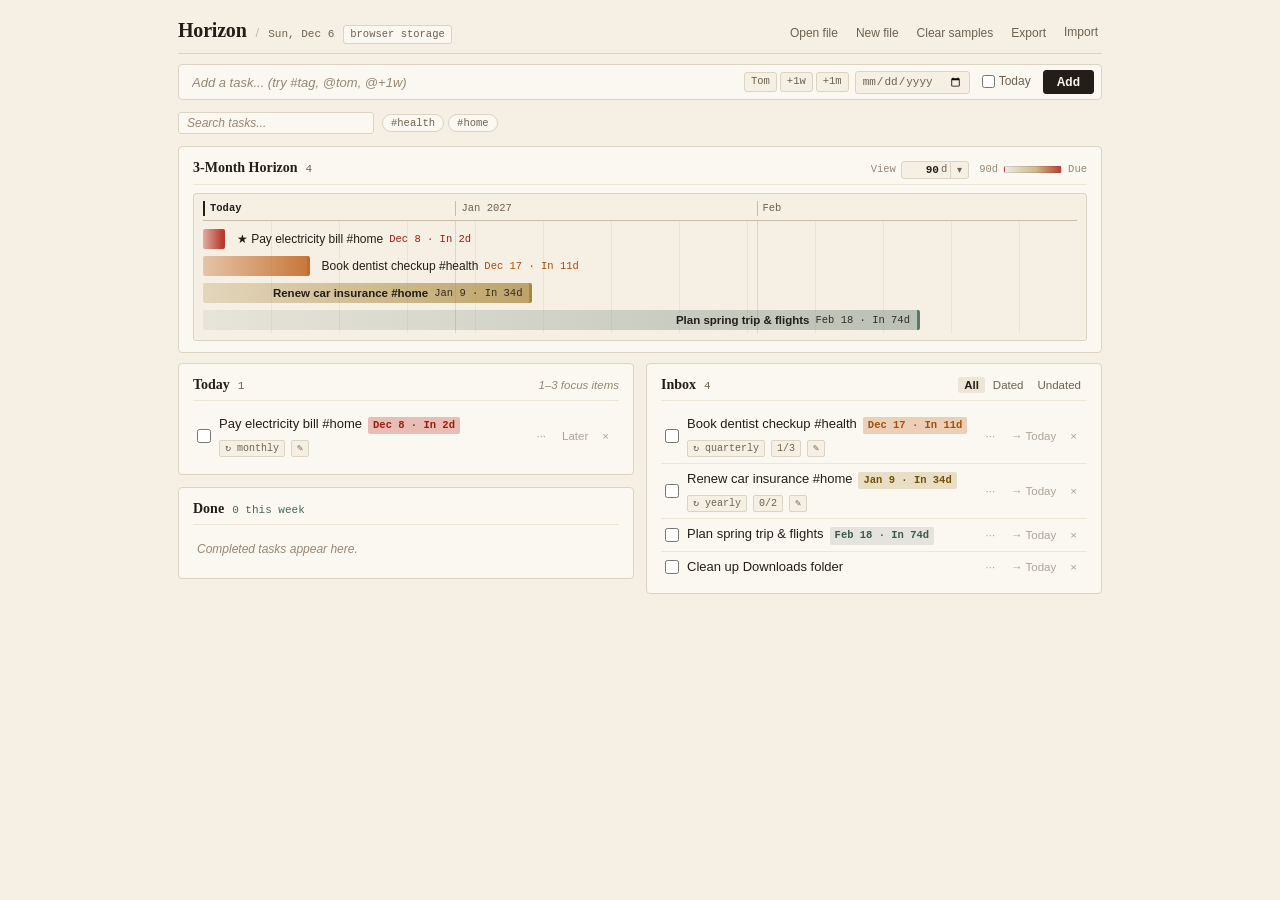
==== commit c72dfdf7: "Add custom horizon days input, preset dropdown, and adaptive axis" ====
--- a/index.html
+++ b/index.html
@@ -101,10 +101,43 @@
           <span class="meta-mono" id="timeline-count">0</span>
         </div>
         <div class="horizon-head-right">
-          <div class="zoom-switcher" role="group" aria-label="Horizon zoom">
-            <button type="button" class="zoom-btn" data-horizon="30">30d</button>
-            <button type="button" class="zoom-btn active" data-horizon="90">90d</button>
-            <button type="button" class="zoom-btn" data-horizon="180">180d</button>
+          <div class="horizon-range" id="horizon-range">
+            <label class="horizon-range-label" for="horizon-days-input">View</label>
+            <div class="horizon-combo">
+              <input
+                type="text"
+                inputmode="numeric"
+                id="horizon-days-input"
+                class="horizon-days-input"
+                value="90"
+                maxlength="4"
+                autocomplete="off"
+                role="combobox"
+                aria-label="Horizon view in days"
+                aria-expanded="false"
+                aria-controls="horizon-preset-menu"
+                aria-autocomplete="none"
+                title="Enter any number of days (1–730) or choose a preset"
+              />
+              <span class="horizon-days-unit" aria-hidden="true">d</span>
+              <button
+                type="button"
+                id="horizon-preset-toggle"
+                class="horizon-preset-toggle"
+                aria-label="Choose horizon preset"
+                aria-expanded="false"
+                aria-controls="horizon-preset-menu"
+                title="Quick presets"
+              >▾</button>
+              <div class="horizon-preset-menu hidden" id="horizon-preset-menu" role="listbox" aria-label="Horizon presets">
+                <button type="button" class="horizon-preset-option" role="option" data-horizon="7"><span>7d</span><span class="preset-hint">1 week</span></button>
+                <button type="button" class="horizon-preset-option" role="option" data-horizon="14"><span>14d</span><span class="preset-hint">2 weeks</span></button>
+                <button type="button" class="horizon-preset-option" role="option" data-horizon="30"><span>30d</span><span class="preset-hint">1 month</span></button>
+                <button type="button" class="horizon-preset-option" role="option" data-horizon="90"><span>90d</span><span class="preset-hint">3 months</span></button>
+                <button type="button" class="horizon-preset-option" role="option" data-horizon="180"><span>180d</span><span class="preset-hint">6 months</span></button>
+                <button type="button" class="horizon-preset-option" role="option" data-horizon="365"><span>365d</span><span class="preset-hint">1 year</span></button>
+              </div>
+            </div>
           </div>
           <div class="legend" aria-hidden="true">
             <span id="legend-horizon-label">90d</span>
--- a/styles.css
+++ b/styles.css
@@ -490,7 +490,7 @@
   font-size: 11px;
 }
 
-/* Paper Desk Horizon Header & Zoom Switcher */
+/* Paper Desk Horizon Header & Custom Days Range Control */
 .horizon-head-right {
   display: inline-flex;
   align-items: center;
@@ -498,36 +498,126 @@
   flex-wrap: wrap;
 }
 
-.zoom-switcher {
+.horizon-range {
   display: inline-flex;
   align-items: center;
+  gap: 5px;
+}
+
+.horizon-range-label {
+  font-family: var(--mono);
+  font-size: 10.5px;
+  color: var(--soft);
+  user-select: none;
+}
+
+.horizon-combo {
+  position: relative;
+  display: inline-flex;
+  align-items: center;
+  background: var(--bg);
+  border: 1px solid var(--border);
+  border-radius: 3px;
+  transition: border-color 0.12s ease, background 0.12s ease;
+}
+
+.horizon-combo:focus-within {
+  border-color: var(--ink);
+  background: var(--surface);
+}
+
+.horizon-days-input {
+  width: 38px;
+  border: none;
+  background: transparent;
+  color: var(--ink);
+  font-family: var(--mono);
+  font-size: 11px;
+  font-weight: 700;
+  font-variant-numeric: tabular-nums;
+  text-align: right;
+  padding: 2px 1px 2px 5px;
+  outline: none;
+}
+
+.horizon-days-input:focus-visible {
+  outline: none;
+}
+
+.horizon-days-unit {
+  font-family: var(--mono);
+  font-size: 10.5px;
+  color: var(--muted);
+  padding: 0 3px 0 1px;
+  user-select: none;
+}
+
+.horizon-preset-toggle {
+  border: none;
+  border-left: 1px solid var(--border);
+  background: transparent;
+  color: var(--muted);
+  font-size: 10px;
+  line-height: 1;
+  padding: 3px 6px;
+  border-radius: 0 2px 2px 0;
+}
+
+.horizon-preset-toggle:hover,
+.horizon-preset-toggle[aria-expanded="true"] {
+  background: var(--surface-alt);
+  color: var(--ink);
+}
+
+.horizon-preset-menu {
+  position: absolute;
+  top: calc(100% + 4px);
+  right: 0;
+  z-index: 50;
+  min-width: 132px;
+  background: var(--surface);
+  border: 1px solid var(--border-strong);
+  border-radius: var(--radius);
+  box-shadow: 0 6px 16px rgba(35, 30, 24, 0.12);
+  padding: 3px;
+  display: flex;
+  flex-direction: column;
   gap: 1px;
+}
+
+.horizon-preset-option {
+  display: flex;
+  align-items: center;
+  justify-content: space-between;
+  gap: 12px;
+  width: 100%;
+  border: none;
+  background: transparent;
+  color: var(--ink);
+  font-family: var(--mono);
+  font-size: 11px;
+  padding: 4px 7px;
+  border-radius: 2px;
+  text-align: left;
+  white-space: nowrap;
+}
+
+.horizon-preset-option:hover,
+.horizon-preset-option:focus-visible {
+  background: var(--surface-alt);
+}
+
+.horizon-preset-option.active {
   background: var(--bg);
-  border: 1px solid var(--border);
-  border-radius: 3px;
-  padding: 1px;
-}
-
-.zoom-btn {
-  font-family: var(--mono);
+  font-weight: 700;
+  box-shadow: inset 0 0 0 1px var(--border-strong);
+}
+
+.preset-hint {
+  font-family: inherit;
   font-size: 10px;
-  color: var(--muted);
-  background: transparent;
-  border: none;
-  border-radius: 2px;
-  padding: 1px 6px;
-  line-height: 1.4;
-}
-
-.zoom-btn:hover {
-  color: var(--ink);
-}
-
-.zoom-btn.active {
-  background: var(--surface);
-  color: var(--ink);
-  font-weight: 700;
-  box-shadow: 0 0 0 1px var(--border-strong);
+  font-weight: 400;
+  color: var(--soft);
 }
 
 .legend {
@@ -650,6 +740,17 @@
   border-left: 2px solid var(--ink);
   color: var(--ink);
   font-weight: 700;
+}
+
+.month-marker.is-accent {
+  border-left: 1px solid var(--border-strong);
+  color: var(--ink);
+  font-weight: 600;
+}
+
+.month-marker.is-minor {
+  border-left: 1px solid var(--border);
+  color: var(--soft);
 }
 
 .timeline-grid {
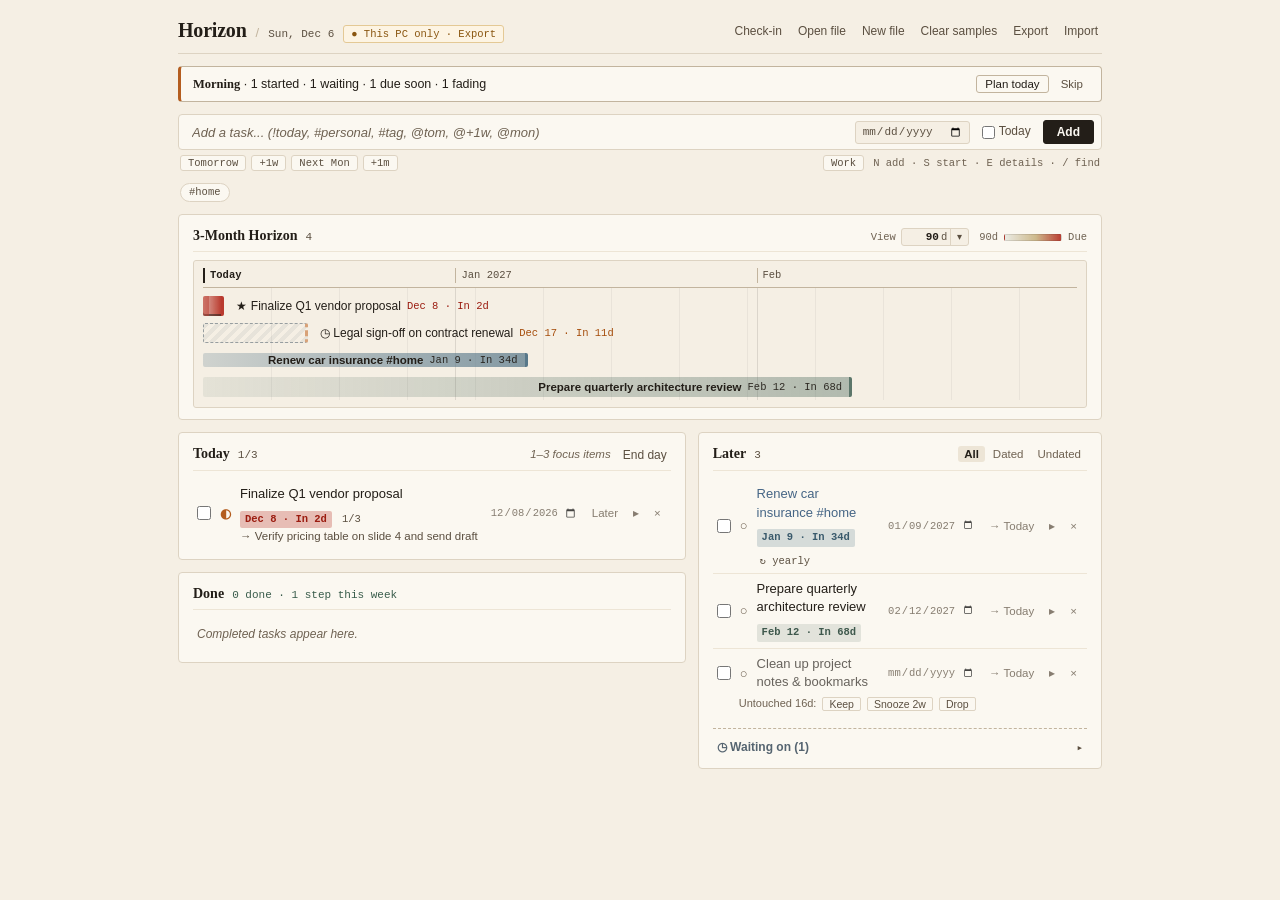
==== commit 27e6e8c7: "Merge Horizon v2 (origin/main) with custom horizon days, recurrence, and tags" ====
--- a/index.html
+++ b/index.html
@@ -14,83 +14,78 @@
         <h1>Horizon</h1>
         <span class="sep">/</span>
         <span class="meta-mono" id="today-label"></span>
-        <span class="storage-tag" id="storage-tag" title="Where tasks are saved">tasks.json</span>
-        <button
-          type="button"
-          class="reconnect-btn hidden"
-          id="reconnect-file-btn"
-          title="Click to grant permission and resume auto-saving to your linked file"
-        ></button>
+        <button type="button" class="status-pill" id="storage-tag" title="Storage status">Loading...</button>
       </div>
       <div class="topbar-right">
+        <button type="button" class="text-btn" id="checkin-open-btn" title="Open morning check-in">Check-in</button>
+        <button type="button" class="text-btn hidden" id="reconnect-file-btn" title="Reconnect to your previously linked tasks.json">Reconnect</button>
         <button type="button" class="text-btn hidden" id="link-file-btn" title="Open an existing tasks.json and auto-save changes to it">Open file</button>
         <button type="button" class="text-btn hidden" id="new-file-btn" title="Create a new tasks.json file and auto-save changes to it">New file</button>
         <button type="button" class="text-btn hidden" id="clear-samples-btn">Clear samples</button>
         <button type="button" class="text-btn" id="export-btn">Export</button>
-        <label class="text-btn">
-          Import
-          <input type="file" id="import-input" accept="application/json,.json" hidden />
+        <button type="button" class="text-btn" id="import-btn" title="Merge tasks from a JSON file">Import</button>
+        <input type="file" id="import-input" accept="application/json,.json" class="sr-only" tabindex="-1" />
+      </div>
+    </header>
+
+    <!-- System Alert / Sync Banner (priority over check-in; at most one banner at a time) -->
+    <div class="system-banner hidden" id="system-banner" role="alert">
+      <span id="system-banner-text"></span>
+      <div class="system-banner-actions" id="system-banner-actions"></div>
+    </div>
+
+    <!-- Inline Morning Check-in Banner & 20-Second Card Stack -->
+    <section class="checkin-banner hidden" id="checkin-banner" aria-label="Morning check-in"></section>
+
+    <!-- Single-line Quick Capture + Compact Quick Chips -->
+    <form id="add-task-form" class="capture-wrap" aria-label="Add task">
+      <div class="capture-bar">
+        <input
+          type="text"
+          id="task-title-input"
+          class="capture-input"
+          placeholder="Add a task... (!today, #personal, #tag, @tom, @+1w, @mon)"
+          autocomplete="off"
+          required
+        />
+        <input type="date" id="task-date-input" class="capture-date" aria-label="Optional deadline" title="Optional deadline" />
+        <label class="capture-check" title="Add to Today's Focus (cap 3)">
+          <input type="checkbox" id="task-today-input" />
+          <span>Today</span>
         </label>
-      </div>
-    </header>
-
-    <!-- External File / Sync Conflict Banner -->
-    <div class="paper-banner conflict-banner hidden" id="conflict-banner" role="alert">
-      <span class="banner-msg" id="conflict-banner-text">tasks.json changed outside this tab</span>
-      <div class="banner-actions">
-        <button type="button" class="banner-btn" id="conflict-reload-btn">Reload from disk</button>
-        <button type="button" class="banner-btn is-primary" id="conflict-overwrite-btn">Keep my version &amp; overwrite</button>
-      </div>
-    </div>
-
-    <!-- Safe Import Confirmation Banner -->
-    <div class="paper-banner import-banner hidden" id="import-banner" role="region" aria-label="Import options">
-      <span class="banner-msg" id="import-banner-text"></span>
-      <div class="banner-actions">
-        <button type="button" class="banner-btn is-primary" id="import-merge-btn">Merge with existing</button>
-        <button type="button" class="banner-btn is-danger" id="import-replace-btn">Replace all</button>
-        <button type="button" class="banner-btn" id="import-cancel-btn">Cancel</button>
-      </div>
-    </div>
-
-    <!-- Single-line Quick Capture -->
-    <form id="add-task-form" class="capture-bar" aria-label="Add task">
+        <button type="submit" class="btn-add">Add</button>
+      </div>
+      <div class="capture-chips">
+        <div class="capture-chip-group" aria-label="Quick deadlines">
+          <button type="button" class="chip-btn" data-quick-date="tomorrow">Tomorrow</button>
+          <button type="button" class="chip-btn" data-quick-date="+1w">+1w</button>
+          <button type="button" class="chip-btn" data-quick-date="next-mon">Next Mon</button>
+          <button type="button" class="chip-btn" data-quick-date="+1m">+1m</button>
+        </div>
+        <div class="capture-chip-group">
+          <button type="button" class="chip-btn area-chip" id="capture-area-btn" title="Toggle Work / Personal (or type #personal)">Work</button>
+          <span class="shortcut-hint" aria-hidden="true">N add · S start · E details · / find</span>
+        </div>
+      </div>
+    </form>
+
+    <!-- Optional Quick-Search Bar (press / to filter; Esc clears) -->
+    <div class="search-bar hidden" id="search-bar">
       <input
         type="text"
-        id="task-title-input"
-        class="capture-input"
-        placeholder="Add a task... (try #tag, @tom, @+1w)"
+        id="search-input"
+        class="search-input"
+        placeholder="Filter tasks, next steps, or waiting on... (Esc to close)"
+        aria-label="Filter tasks"
         autocomplete="off"
-        required
       />
-      <div class="quick-date-pills" role="group" aria-label="Quick deadline">
-        <button type="button" class="quick-pill" data-quick-date="tom" title="Set deadline to tomorrow">Tom</button>
-        <button type="button" class="quick-pill" data-quick-date="1w" title="Set deadline to +1 week">+1w</button>
-        <button type="button" class="quick-pill" data-quick-date="1m" title="Set deadline to +1 month">+1m</button>
-      </div>
-      <input type="date" id="task-date-input" class="capture-date" title="Optional deadline" />
-      <label class="capture-check" title="Add to Today's Focus (anchors to Today on timeline)">
-        <input type="checkbox" id="task-today-input" />
-        <span>Today</span>
-      </label>
-      <button type="submit" class="btn-add">Add</button>
-    </form>
-
-    <!-- Lightweight Search & #Tag Filter Bar -->
-    <div class="filter-bar" id="filter-bar" role="search" aria-label="Search and filter tasks">
-      <div class="search-box">
-        <input
-          type="text"
-          id="search-input"
-          class="search-input"
-          placeholder="Search tasks..."
-          title="Filter timeline and lists (press / to focus)"
-          autocomplete="off"
-        />
-        <button type="button" class="search-clear-btn hidden" id="search-clear-btn" aria-label="Clear search">×</button>
-      </div>
-      <div class="tag-chips hidden" id="tag-chips" role="group" aria-label="Filter by tag"></div>
-      <button type="button" class="text-btn clear-filters-btn hidden" id="clear-filters-btn">Clear filter</button>
+      <button type="button" class="row-btn" id="search-clear-btn" aria-label="Clear filter">×</button>
+    </div>
+
+    <!-- Lightweight #Tag Filter Strip -->
+    <div class="tag-bar hidden" id="tag-bar" role="group" aria-label="Filter by tag">
+      <div class="tag-chips" id="tag-chips"></div>
+      <button type="button" class="text-btn clear-tag-btn hidden" id="clear-tag-btn">Clear tag</button>
     </div>
 
     <!-- Compact Horizontal Calendar Stripe -->
@@ -161,19 +156,26 @@
       <div class="section-foot hidden" id="timeline-foot">
         <button type="button" class="text-btn show-more-btn" id="timeline-more-btn"></button>
       </div>
+
+      <!-- Inline quick-actions strip when a timeline bar is clicked -->
+      <div class="timeline-inspector hidden" id="timeline-inspector"></div>
     </section>
 
-    <!-- Compact Two-Column Lists -->
+    <!-- Compact Two-Column Lists (3 zones: Today, Later + Waiting, Done) -->
     <main class="columns">
       <div class="col">
         <section class="block" aria-label="Today's Focus">
           <div class="block-head">
             <div class="block-title">
               <h2>Today</h2>
-              <span class="meta-mono" id="today-count">0</span>
-            </div>
-            <span class="nudge" id="focus-nudge">1–3 focus items</span>
-          </div>
+              <span class="meta-mono" id="today-count">0/3</span>
+            </div>
+            <div class="head-right">
+              <span class="nudge" id="focus-nudge">Focus cap: 3</span>
+              <button type="button" class="text-btn hidden" id="end-day-btn" title="Check that started tasks have a 'where I left off' note">End day</button>
+            </div>
+          </div>
+          <div class="swap-prompt hidden" id="today-swap-prompt"></div>
           <ul class="list" id="today-list"></ul>
           <div class="empty hidden" id="today-empty">Nothing set for today.</div>
         </section>
@@ -187,38 +189,45 @@
             <button type="button" class="text-btn hidden" id="clear-done-btn">Clear</button>
           </div>
           <ul class="list" id="done-list"></ul>
+          <button type="button" class="text-btn show-more-btn hidden" id="done-more-btn"></button>
           <div class="empty hidden" id="done-empty">Completed tasks appear here.</div>
-          <div class="section-foot hidden" id="done-foot">
-            <button type="button" class="text-btn show-more-btn" id="done-more-btn"></button>
-          </div>
         </section>
       </div>
 
       <div class="col">
-        <section class="block" aria-label="Inbox">
+        <section class="block" aria-label="Later">
           <div class="block-head">
             <div class="block-title">
-              <h2>Inbox</h2>
-              <span class="meta-mono" id="inbox-count">0</span>
-            </div>
-            <div class="filters" role="group" aria-label="Filter inbox">
+              <h2>Later</h2>
+              <span class="meta-mono" id="later-count">0</span>
+            </div>
+            <div class="filters" role="group" aria-label="Filter later list">
               <button type="button" class="filter-btn active" data-filter="all">All</button>
               <button type="button" class="filter-btn" data-filter="dated">Dated</button>
               <button type="button" class="filter-btn" data-filter="flexible">Undated</button>
             </div>
           </div>
-          <ul class="list" id="inbox-list"></ul>
-          <div class="empty hidden" id="inbox-empty">Inbox clear.</div>
+          <ul class="list" id="later-list"></ul>
+          <div class="empty hidden" id="later-empty">Nothing waiting in Later.</div>
+
+          <!-- Collapsible Waiting On group tucked inside Later -->
+          <div class="waiting-section hidden" id="waiting-section">
+            <button type="button" class="waiting-toggle" id="waiting-toggle" aria-expanded="false">
+              <span id="waiting-toggle-label">Waiting on (0)</span>
+              <span class="meta-mono" id="waiting-chevron">▸</span>
+            </button>
+            <ul class="list hidden" id="waiting-list"></ul>
+          </div>
         </section>
       </div>
     </main>
   </div>
 
-  <!-- Non-blocking Floating Paper Toast -->
-  <div class="toast hidden" id="undo-toast" role="status" aria-live="polite">
-    <span class="toast-msg" id="toast-msg"></span>
-    <button type="button" class="toast-undo-btn" id="toast-undo-btn">Undo</button>
-    <button type="button" class="toast-dismiss-btn" id="toast-dismiss-btn" aria-label="Dismiss notification">×</button>
+  <!-- Non-blocking Undo / Status Toast -->
+  <div class="toast hidden" id="toast" role="status" aria-live="polite">
+    <span id="toast-text"></span>
+    <button type="button" class="toast-btn hidden" id="toast-undo-btn">Undo</button>
+    <button type="button" class="toast-close" id="toast-close-btn" aria-label="Dismiss">×</button>
   </div>
 
   <script src="logic.js"></script>
--- a/styles.css
+++ b/styles.css
@@ -3,15 +3,19 @@
   --surface: #fbf8f1;
   --surface-alt: #ede5d6;
   --border: #ddd3c2;
-  --border-strong: #c8bca8;
+  --border-strong: #c2b49e;
   --ink: #231e18;
-  --muted: #6e6150;
-  --soft: #968773;
-  --danger: #b93a2e;
-  --ok: #466958;
-  --amber-bg: #fbf0d9;
-  --amber-border: #d9b874;
-  --amber-ink: #5d400e;
+  --muted: #5b4f40;
+  --soft: #6f6252;
+  --danger: #b03227;
+  --danger-bg: #f9eae7;
+  --amber: #8a5610;
+  --amber-bg: #fdf4e3;
+  --ok: #395c4b;
+  --ok-bg: #edf5ef;
+  --started: #b45d1f;
+  --waiting: #556470;
+  --personal: #456585;
   --radius: 4px;
   --serif: Georgia, "Times New Roman", serif;
   --mono: ui-monospace, "Cascadia Mono", Consolas, "Courier New", monospace;
@@ -34,18 +38,26 @@
   display: none !important;
 }
 
-button,
-label.text-btn {
+.sr-only {
+  position: absolute;
+  width: 1px;
+  height: 1px;
+  padding: 0;
+  margin: -1px;
+  overflow: hidden;
+  clip: rect(0, 0, 0, 0);
+  border: 0;
+}
+
+button {
   font-family: inherit;
   cursor: pointer;
 }
 
 button:focus-visible,
-a:focus-visible,
 select:focus-visible,
 textarea:focus-visible,
-input:focus-visible,
-label.text-btn:focus-within {
+input:focus-visible {
   outline: 2px solid var(--ink);
   outline-offset: 1px;
 }
@@ -56,13 +68,13 @@
   padding: 16px 18px 48px;
   display: flex;
   flex-direction: column;
-  gap: 10px;
+  gap: 12px;
 }
 
 /* Top Bar */
 .topbar {
   display: flex;
-  align-items: baseline;
+  align-items: center;
   justify-content: space-between;
   gap: 10px;
   padding-bottom: 8px;
@@ -97,42 +109,40 @@
   font-variant-numeric: tabular-nums;
 }
 
-.storage-tag {
-  font-family: var(--mono);
-  font-size: 10.5px;
-  color: var(--muted);
+/* Honest Storage Status Pill */
+.status-pill {
+  font-family: var(--mono);
+  font-size: 10.5px;
+  border-radius: 3px;
+  padding: 2px 7px;
   border: 1px solid var(--border);
   background: var(--surface);
-  border-radius: 3px;
-  padding: 1px 6px;
-}
-
-.storage-tag.is-linked {
+  color: var(--muted);
+}
+
+.status-pill.is-synced {
   color: var(--ok);
   border-color: #b7cbbd;
-  background: #eff5f0;
-}
-
-.reconnect-btn {
-  font-family: var(--mono);
-  font-size: 10.5px;
+  background: var(--ok-bg);
+}
+
+.status-pill.is-local {
+  color: var(--amber);
+  border-color: #e4c995;
+  background: var(--amber-bg);
+}
+
+.status-pill.is-error {
+  color: var(--danger);
+  border-color: #e4b5ae;
+  background: var(--danger-bg);
   font-weight: 600;
-  color: var(--amber-ink);
-  background: var(--amber-bg);
-  border: 1px solid var(--amber-border);
-  border-radius: 3px;
-  padding: 2px 8px;
-  transition: background 0.12s ease;
-}
-
-.reconnect-btn:hover {
-  background: #f6e4be;
 }
 
 .topbar-right {
   display: flex;
   align-items: center;
-  gap: 10px;
+  gap: 8px;
   flex-wrap: wrap;
 }
 
@@ -142,6 +152,7 @@
   padding: 2px 4px;
   font-size: 12px;
   color: var(--muted);
+  border-radius: 2px;
 }
 
 .text-btn:hover {
@@ -149,47 +160,39 @@
   text-decoration: underline;
 }
 
-/* Conflict & Import Paper Banners */
-.paper-banner {
+/* Inline System Alert / Sync Banner */
+.system-banner {
   display: flex;
   align-items: center;
   justify-content: space-between;
-  flex-wrap: wrap;
-  gap: 8px;
+  gap: 10px;
+  flex-wrap: wrap;
   padding: 7px 11px;
   border-radius: var(--radius);
   font-size: 12px;
-}
-
-.conflict-banner {
+  border: 1px solid #e4c995;
   background: var(--amber-bg);
-  border: 1px solid var(--amber-border);
-  color: var(--amber-ink);
-}
-
-.import-banner {
-  background: var(--surface);
+  color: var(--ink);
+}
+
+.system-banner.is-error {
+  border-color: #e4b5ae;
+  background: var(--danger-bg);
+  color: var(--danger);
+}
+
+.system-banner-actions {
+  display: flex;
+  align-items: center;
+  gap: 6px;
+}
+
+.banner-btn {
   border: 1px solid var(--border-strong);
-  color: var(--ink);
-}
-
-.banner-msg {
-  font-weight: 600;
-}
-
-.banner-actions {
-  display: inline-flex;
-  align-items: center;
-  gap: 6px;
-  flex-wrap: wrap;
-}
-
-.banner-btn {
-  background: var(--surface);
-  color: var(--ink);
-  border: 1px solid var(--border-strong);
-  border-radius: 3px;
-  padding: 3px 9px;
+  background: var(--surface);
+  color: var(--ink);
+  border-radius: 3px;
+  padding: 2px 8px;
   font-size: 11.5px;
   font-weight: 500;
 }
@@ -198,57 +201,248 @@
   background: var(--surface-alt);
 }
 
-.banner-btn.is-primary {
+/* Capture Bar + Quick Chips */
+.capture-wrap {
+  display: flex;
+  flex-direction: column;
+  gap: 5px;
+}
+
+.capture-bar {
+  display: flex;
+  align-items: center;
+  gap: 6px;
+  background: var(--surface);
+  border: 1px solid var(--border);
+  border-radius: var(--radius);
+  padding: 5px 7px;
+}
+
+.capture-bar:focus-within {
+  border-color: var(--border-strong);
+}
+
+.capture-chips {
+  display: flex;
+  align-items: center;
+  justify-content: space-between;
+  gap: 8px;
+  flex-wrap: wrap;
+  padding: 0 2px;
+}
+
+.capture-chip-group {
+  display: inline-flex;
+  align-items: center;
+  gap: 5px;
+  flex-wrap: wrap;
+}
+
+.chip-btn {
+  border: 1px solid var(--border);
+  background: var(--surface);
+  color: var(--muted);
+  border-radius: 3px;
+  padding: 1px 7px;
+  font-family: var(--mono);
+  font-size: 10.5px;
+}
+
+.chip-btn:hover {
+  border-color: var(--border-strong);
+  color: var(--ink);
+}
+
+.chip-btn.is-active {
+  background: var(--surface-alt);
+  border-color: var(--ink);
+  color: var(--ink);
+  font-weight: 600;
+}
+
+.area-chip.is-personal {
+  border-color: #9bb1c7;
+  background: #edf3f8;
+  color: var(--personal);
+  font-weight: 600;
+}
+
+.shortcut-hint {
+  font-family: var(--mono);
+  font-size: 10.5px;
+  color: var(--soft);
+  margin-left: 4px;
+}
+
+/* Inline Morning Check-in Banner & Card Stack */
+.checkin-banner {
+  background: var(--surface);
+  border: 1px solid var(--border-strong);
+  border-left: 3px solid var(--started);
+  border-radius: var(--radius);
+  padding: 8px 12px;
+  display: flex;
+  flex-direction: column;
+  gap: 8px;
+}
+
+.checkin-summary-row {
+  display: flex;
+  align-items: center;
+  justify-content: space-between;
+  gap: 10px;
+  flex-wrap: wrap;
+  font-size: 12.5px;
+}
+
+.checkin-summary-text strong {
+  font-family: var(--serif);
+}
+
+.checkin-wins-line {
+  font-family: var(--mono);
+  font-size: 11px;
+  color: var(--ok);
+  font-weight: 600;
+}
+
+.checkin-export-row {
+  display: flex;
+  align-items: center;
+  justify-content: space-between;
+  gap: 8px;
+  flex-wrap: wrap;
+  padding-top: 6px;
+  border-top: 1px dashed var(--border);
+  font-size: 11.5px;
+  color: var(--amber);
+}
+
+.checkin-card {
+  display: flex;
+  align-items: center;
+  justify-content: space-between;
+  gap: 10px;
+  flex-wrap: wrap;
+  padding: 8px 10px;
+  background: var(--bg);
+  border: 1px solid var(--border);
+  border-radius: 3px;
+}
+
+.checkin-card-body {
+  display: flex;
+  flex-direction: column;
+  gap: 2px;
+  min-width: 0;
+  flex: 1 1 260px;
+}
+
+.checkin-card-kicker {
+  font-family: var(--mono);
+  font-size: 10.5px;
+  color: var(--soft);
+}
+
+.checkin-card-title {
+  font-size: 13px;
+  font-weight: 600;
+  color: var(--ink);
+}
+
+.checkin-card-sub {
+  font-size: 11.5px;
+  color: var(--muted);
+}
+
+.checkin-card-actions {
+  display: flex;
+  align-items: center;
+  gap: 5px;
+  flex-wrap: wrap;
+}
+
+/* Quick-Search Bar (press / to filter) */
+.search-bar {
+  display: flex;
+  align-items: center;
+  gap: 6px;
+  background: var(--surface);
+  border: 1px solid var(--border-strong);
+  border-radius: var(--radius);
+  padding: 4px 8px;
+}
+
+.search-input {
+  flex: 1;
+  min-width: 0;
+  border: none;
+  background: transparent;
+  font-size: 12.5px;
+  color: var(--ink);
+  padding: 2px 4px;
+}
+
+/* Lightweight #Tag Filter Strip */
+.tag-bar {
+  display: flex;
+  align-items: center;
+  gap: 8px;
+  flex-wrap: wrap;
+  padding: 0 2px;
+}
+
+.tag-chips {
+  display: inline-flex;
+  align-items: center;
+  flex-wrap: wrap;
+  gap: 4px;
+}
+
+.tag-chip {
+  font-family: var(--mono);
+  font-size: 10.5px;
+  color: var(--muted);
+  background: var(--surface);
+  border: 1px solid var(--border);
+  border-radius: 99px;
+  padding: 1px 8px;
+  line-height: 1.4;
+}
+
+.tag-chip:hover {
+  color: var(--ink);
+  border-color: var(--border-strong);
+  background: var(--surface-alt);
+}
+
+.tag-chip.active {
   background: var(--ink);
   color: var(--surface);
   border-color: var(--ink);
-}
-
-.banner-btn.is-primary:hover {
-  background: #3b3329;
-}
-
-.banner-btn.is-danger {
-  background: var(--danger);
-  color: #fdfaf4;
-  border-color: var(--danger);
-}
-
-.banner-btn.is-danger:hover {
-  filter: brightness(0.93);
-}
-
-/* Capture Bar */
-.capture-bar {
-  display: flex;
-  align-items: center;
-  gap: 6px;
-  background: var(--surface);
-  border: 1px solid var(--border);
-  border-radius: var(--radius);
-  padding: 5px 7px;
-  flex-wrap: wrap;
-  transition: border-color 0.12s ease, box-shadow 0.12s ease;
-}
-
-.capture-bar:focus-within {
-  border-color: var(--ink);
-  box-shadow: 0 0 0 2px rgba(35, 30, 24, 0.1);
+  font-weight: 600;
+}
+
+.clear-tag-btn {
+  font-size: 11px;
+  margin-left: auto;
+}
+
+.head-right {
+  display: inline-flex;
+  align-items: center;
+  gap: 8px;
 }
 
 .capture-input {
-  flex: 1 1 220px;
+  flex: 1 1 200px;
   min-width: 0;
   border: none;
   background: transparent;
   padding: 4px 6px;
   font-size: 13px;
   color: var(--ink);
-  outline: none;
-}
-
-.capture-input:focus-visible {
-  outline: none;
+  border-radius: 2px;
 }
 
 .capture-input::placeholder {
@@ -256,36 +450,6 @@
   font-style: italic;
 }
 
-.quick-date-pills {
-  display: inline-flex;
-  align-items: center;
-  gap: 3px;
-}
-
-.quick-pill {
-  font-family: var(--mono);
-  font-size: 10.5px;
-  color: var(--muted);
-  background: var(--bg);
-  border: 1px solid var(--border);
-  border-radius: 3px;
-  padding: 2px 6px;
-  line-height: 1.3;
-}
-
-.quick-pill:hover {
-  background: var(--surface-alt);
-  color: var(--ink);
-  border-color: var(--border-strong);
-}
-
-.quick-pill.is-active {
-  background: var(--surface-alt);
-  color: var(--ink);
-  border-color: var(--ink);
-  font-weight: 600;
-}
-
 .capture-date {
   border: 1px solid var(--border);
   border-radius: 3px;
@@ -294,12 +458,6 @@
   font-family: var(--mono);
   font-size: 11px;
   padding: 3px 6px;
-  outline: none;
-}
-
-.capture-date:focus {
-  border-color: var(--ink);
-  color: var(--ink);
 }
 
 .capture-check {
@@ -311,6 +469,7 @@
   padding: 3px 6px;
   border-radius: 3px;
   user-select: none;
+  cursor: pointer;
 }
 
 .capture-check:hover {
@@ -335,97 +494,6 @@
 
 .btn-add:hover {
   background: #3b3329;
-}
-
-/* Lightweight Search & #Tag Filter Bar */
-.filter-bar {
-  display: flex;
-  align-items: center;
-  gap: 8px;
-  flex-wrap: wrap;
-  min-height: 26px;
-}
-
-.search-box {
-  position: relative;
-  display: inline-flex;
-  align-items: center;
-  width: 196px;
-  max-width: 100%;
-}
-
-.search-input {
-  width: 100%;
-  background: var(--surface);
-  border: 1px solid var(--border);
-  border-radius: 3px;
-  padding: 3px 22px 3px 8px;
-  font-size: 12px;
-  color: var(--ink);
-  outline: none;
-}
-
-.search-input::placeholder {
-  color: var(--soft);
-  font-style: italic;
-}
-
-.search-input:focus {
-  border-color: var(--border-strong);
-  background: #fffdf9;
-}
-
-.search-clear-btn {
-  position: absolute;
-  right: 3px;
-  background: none;
-  border: none;
-  color: var(--muted);
-  font-size: 13px;
-  line-height: 1;
-  padding: 2px 5px;
-  border-radius: 2px;
-}
-
-.search-clear-btn:hover {
-  color: var(--ink);
-  background: var(--surface-alt);
-}
-
-.tag-chips {
-  display: inline-flex;
-  align-items: center;
-  flex-wrap: wrap;
-  gap: 4px;
-}
-
-.tag-chip {
-  font-family: var(--mono);
-  font-size: 10.5px;
-  color: var(--muted);
-  background: var(--surface);
-  border: 1px solid var(--border);
-  border-radius: 99px;
-  padding: 1px 8px;
-  line-height: 1.4;
-}
-
-.tag-chip:hover {
-  color: var(--ink);
-  border-color: var(--border-strong);
-  background: var(--surface-alt);
-}
-
-.tag-chip.active {
-  background: var(--ink);
-  color: var(--surface);
-  border-color: var(--ink);
-  font-weight: 600;
-}
-
-.clear-filters-btn {
-  font-size: 11px;
-  margin-left: auto;
 }
 
 /* Warm Paper Editorial Blocks */
@@ -477,20 +545,26 @@
   font-weight: 600;
 }
 
-.section-foot {
-  margin-top: 6px;
-  padding-top: 4px;
-  border-top: 1px dashed var(--surface-alt);
-  display: flex;
-  justify-content: flex-end;
-}
-
-.show-more-btn {
-  font-family: var(--mono);
-  font-size: 11px;
-}
-
-/* Paper Desk Horizon Header & Custom Days Range Control */
+/* Inline Today Cap Swap Prompt */
+.swap-prompt {
+  display: flex;
+  flex-wrap: wrap;
+  align-items: center;
+  gap: 6px;
+  margin-bottom: 8px;
+  padding: 7px 9px;
+  background: var(--amber-bg);
+  border: 1px solid #e4c995;
+  border-radius: 3px;
+  font-size: 12px;
+}
+
+.swap-prompt-label {
+  font-weight: 600;
+  color: var(--amber);
+}
+
+/* Paper Desk Horizon Header, Custom Days Control & Timeline */
 .horizon-head-right {
   display: inline-flex;
   align-items: center;
@@ -649,7 +723,7 @@
   gap: 6px;
   margin-bottom: 8px;
   padding: 5px 8px;
-  background: #f9eae7;
+  background: var(--danger-bg);
   border: 1px solid #e4bdb6;
   border-radius: 3px;
   font-size: 11.5px;
@@ -781,12 +855,20 @@
   gap: 5px;
   max-height: 224px;
   overflow-y: auto;
-  padding-right: 2px;
+  scrollbar-gutter: stable;
 }
 
 .timeline-lanes.is-expanded {
   max-height: none;
   overflow-y: visible;
+}
+
+.section-foot {
+  margin-top: 6px;
+  padding-top: 4px;
+  border-top: 1px dashed var(--surface-alt);
+  display: flex;
+  justify-content: flex-end;
 }
 
 .timeline-empty {
@@ -802,10 +884,10 @@
   display: flex;
   align-items: center;
   flex-shrink: 0;
-  overflow: hidden;
-}
-
-/* Watercolor wash fading left-to-right into a crisp solid right-edge deadline block */
+  min-width: 0;
+}
+
+/* Watercolor wash fading left-to-right into a solid right-edge deadline cap */
 .timeline-bar {
   position: relative;
   height: 20px;
@@ -826,34 +908,58 @@
   filter: brightness(0.94);
 }
 
-/* Calm ink outline for undated Today focus items (visually distinct from hard deadlines) */
-.timeline-bar.is-focus-undated {
-  background: var(--surface);
-  border: 1.5px solid var(--ink);
-  border-right: 3px solid var(--ink);
-  color: var(--ink);
-}
-
-.timeline-bar.is-focus-undated:hover {
-  filter: none;
-  background: var(--surface-alt);
+.timeline-bar.is-personal {
+  height: 14px;
+}
+
+.timeline-bar.is-today-star {
+  box-shadow: inset 0 -2px 0 rgba(35, 30, 24, 0.55);
+}
+
+.timeline-bar.is-waiting {
+  opacity: 0.58;
+  border: 1px dashed var(--waiting);
+  border-right: 3px dashed var(--waiting);
+  background-image: repeating-linear-gradient(
+    -45deg,
+    rgba(85, 100, 112, 0.14),
+    rgba(85, 100, 112, 0.14) 4px,
+    transparent 4px,
+    transparent 8px
+  ) !important;
+}
+
+/* Left-side solid fill showing started / partial progress */
+.timeline-progress-fill {
+  position: absolute;
+  left: 0;
+  top: 0;
+  bottom: 0;
+  pointer-events: none;
+  opacity: 0.5;
 }
 
 .timeline-bar-label {
+  position: relative;
+  z-index: 1;
   font-size: 11.5px;
   font-weight: 600;
   white-space: nowrap;
   overflow: hidden;
   text-overflow: ellipsis;
-  max-width: calc(100% - 76px);
+  min-width: 0;
+  flex: 0 1 auto;
 }
 
 .timeline-bar-meta {
-  font-family: var(--mono);
-  font-size: 10.5px;
-  opacity: 0.9;
+  position: relative;
+  z-index: 1;
+  font-family: var(--mono);
+  font-size: 10.5px;
+  opacity: 0.92;
   margin-left: 6px;
   white-space: nowrap;
+  flex-shrink: 0;
 }
 
 .timeline-outside-label {
@@ -878,7 +984,6 @@
 
 .timeline-outside-title {
   font-weight: 500;
-  min-width: 0;
   overflow: hidden;
   text-overflow: ellipsis;
   white-space: nowrap;
@@ -888,11 +993,6 @@
   font-family: var(--mono);
   font-size: 10.5px;
   flex-shrink: 0;
-  white-space: nowrap;
-}
-
-.timeline-outside-meta.is-focus-undated {
-  color: var(--muted);
 }
 
 .timeline-beyond-note {
@@ -930,6 +1030,35 @@
 .beyond-chip:hover {
   background: var(--surface-alt);
   border-color: var(--border-strong);
+}
+
+.timeline-inspector {
+  margin-top: 8px;
+  padding: 6px 9px;
+  border: 1px solid var(--border);
+  border-radius: 3px;
+  background: var(--bg);
+  display: flex;
+  align-items: center;
+  justify-content: space-between;
+  gap: 8px;
+  flex-wrap: wrap;
+  font-size: 12px;
+}
+
+.timeline-inspector-info {
+  display: flex;
+  align-items: baseline;
+  gap: 8px;
+  flex-wrap: wrap;
+  min-width: 0;
+}
+
+.timeline-inspector-actions {
+  display: flex;
+  align-items: center;
+  gap: 5px;
+  flex-wrap: wrap;
 }
 
 /* Two-Column Layout */
@@ -960,7 +1089,7 @@
 .filter-btn {
   border: none;
   background: transparent;
-  color: var(--muted);
+  color: var(--soft);
   font-size: 11.5px;
   padding: 2px 6px;
   border-radius: 3px;
@@ -984,6 +1113,10 @@
 }
 
 .task-item {
+  display: flex;
+  flex-direction: column;
+  gap: 4px;
+  padding: 6px 4px;
   border-top: 1px solid var(--surface-alt);
 }
 
@@ -991,21 +1124,64 @@
   border-top: none;
 }
 
-.task-row {
-  display: flex;
-  align-items: center;
-  gap: 8px;
-  padding: 6px 4px;
-  border-radius: 2px;
-}
-
-.task-row:hover {
-  background: var(--bg);
+.task-item:hover {
+  background: #f5efe4;
 }
 
 .task-item.is-done .task-title {
   text-decoration: line-through;
   color: var(--soft);
+}
+
+.task-item.is-personal .task-title {
+  color: var(--personal);
+}
+
+/* Fading ink: untouched tasks gradually dim while staying WCAG AA legible */
+.task-item.is-fading .task-body {
+  opacity: var(--ink-alpha, 0.68);
+  transition: opacity 0.15s ease;
+}
+
+.task-item.is-fading:hover .task-body,
+.task-item.is-fading:focus-within .task-body {
+  opacity: 1;
+}
+
+.stale-bar {
+  margin-left: 22px;
+  display: flex;
+  align-items: center;
+  gap: 6px;
+  flex-wrap: wrap;
+  font-size: 11px;
+  color: var(--soft);
+}
+
+.stale-btn {
+  border: 1px solid var(--border);
+  background: var(--surface);
+  color: var(--muted);
+  border-radius: 2px;
+  padding: 0 6px;
+  font-size: 10.5px;
+}
+
+.stale-btn:hover {
+  background: var(--surface-alt);
+  color: var(--ink);
+}
+
+.stale-btn.is-drop:hover {
+  color: var(--danger);
+  background: var(--danger-bg);
+  border-color: #e4b5ae;
+}
+
+.task-main-row {
+  display: flex;
+  align-items: center;
+  gap: 7px;
 }
 
 .task-checkbox {
@@ -1017,12 +1193,44 @@
   flex-shrink: 0;
 }
 
+/* Single state glyph per row: ○ todo | ◐ started | ◷ waiting */
+.stage-btn {
+  border: none;
+  background: transparent;
+  padding: 0 2px;
+  font-size: 13px;
+  line-height: 1;
+  color: var(--soft);
+  flex-shrink: 0;
+  border-radius: 2px;
+}
+
+.stage-btn:hover {
+  background: var(--surface-alt);
+  color: var(--ink);
+}
+
+.stage-btn.is-started {
+  color: var(--started);
+  font-weight: 700;
+}
+
+.stage-btn.is-waiting {
+  color: var(--waiting);
+}
+
 .task-body {
   flex: 1;
   min-width: 0;
   display: flex;
+  flex-direction: column;
+  gap: 2px;
+}
+
+.task-line {
+  display: flex;
   align-items: baseline;
-  gap: 6px;
+  gap: 7px;
   flex-wrap: wrap;
 }
 
@@ -1033,21 +1241,37 @@
   cursor: text;
 }
 
-.inline-title-input {
-  flex: 1 1 160px;
-  min-width: 0;
+.task-title-input {
+  width: 100%;
   font-family: inherit;
   font-size: 13px;
   color: var(--ink);
-  background: #fffdf9;
+  background: var(--surface);
   border: 1px solid var(--border-strong);
-  border-radius: 3px;
-  padding: 1px 6px;
-  outline: none;
-}
-
-.inline-title-input:focus {
-  border-color: var(--ink);
+  border-radius: 2px;
+  padding: 1px 5px;
+}
+
+.next-step-line {
+  font-size: 11.5px;
+  color: var(--muted);
+  white-space: nowrap;
+  overflow: hidden;
+  text-overflow: ellipsis;
+  background: none;
+  border: none;
+  padding: 0;
+  text-align: left;
+  max-width: 100%;
+}
+
+.next-step-line:hover {
+  color: var(--ink);
+  text-decoration: underline;
+}
+
+.next-step-line.is-waiting-line {
+  color: var(--waiting);
 }
 
 .due-tag {
@@ -1059,238 +1283,71 @@
   white-space: nowrap;
 }
 
-.meta-pill {
-  font-family: var(--mono);
-  font-size: 10px;
-  color: var(--muted);
+.done-date {
+  font-family: var(--mono);
+  font-size: 10.5px;
+  color: var(--soft);
+}
+
+/* Quiet plain-text subtask progress & recurrence indicators on collapsed row */
+.subtask-count-btn,
+.recurrence-pill {
+  border: none;
+  background: transparent;
+  padding: 0 3px;
+  font-family: var(--mono);
+  font-size: 10.5px;
+  color: var(--muted);
+  border-radius: 2px;
+}
+
+.subtask-count-btn:hover,
+.recurrence-pill:hover {
+  background: var(--surface-alt);
+  color: var(--ink);
+}
+
+.detail-recurrence-row {
+  display: flex;
+  align-items: center;
+  justify-content: space-between;
+  gap: 8px;
+}
+
+.detail-recurrence-select {
+  font-family: var(--mono);
+  font-size: 11px;
+  color: var(--ink);
+  background: var(--surface);
+  border: 1px solid var(--border);
+  border-radius: 3px;
+  padding: 2px 6px;
+}
+
+.detail-recurrence-select:disabled {
+  opacity: 0.65;
+  cursor: default;
+}
+
+/* Expanded Task Detail Drawer (mini-checklist + notes with clickable links) */
+.task-detail {
+  margin-left: 22px;
+  margin-top: 3px;
+  padding: 7px 9px;
   background: var(--bg);
   border: 1px solid var(--border);
-  border-radius: 2px;
-  padding: 0 5px;
-  line-height: 1.5;
-  white-space: nowrap;
-}
-
-.meta-pill:hover {
-  border-color: var(--border-strong);
-  color: var(--ink);
-  background: var(--surface-alt);
-}
-
-.meta-pill.is-complete {
-  color: var(--ok);
-  border-color: #b7cbbd;
-  background: #eff5f0;
-}
-
-.done-date {
-  font-family: var(--mono);
-  font-size: 10.5px;
+  border-radius: 3px;
+  display: flex;
+  flex-direction: column;
+  gap: 8px;
+}
+
+.detail-label {
+  font-family: var(--mono);
+  font-size: 10px;
+  text-transform: uppercase;
+  letter-spacing: 0.04em;
   color: var(--soft);
-}
-
-.task-actions {
-  display: flex;
-  align-items: center;
-  gap: 2px;
-  flex-shrink: 0;
-  opacity: 0.55;
-  transition: opacity 0.12s ease;
-}
-
-.task-row:hover .task-actions,
-.task-row:focus-within .task-actions,
-.task-item.is-expanded .task-actions {
-  opacity: 1;
-}
-
-.inline-date-input {
-  font-family: var(--mono);
-  font-size: 10.5px;
-  border: 0 solid transparent;
-  border-radius: 2px;
-  padding: 0;
-  color: var(--muted);
-  background: transparent;
-  width: 0;
-  opacity: 0;
-  overflow: hidden;
-  pointer-events: none;
-  transition: width 0.12s ease, opacity 0.12s ease;
-}
-
-.task-row:hover .inline-date-input,
-.task-row:focus-within .inline-date-input,
-.task-item.is-expanded .inline-date-input,
-.inline-date-input:focus {
-  width: 108px;
-  opacity: 1;
-  padding: 1px 4px;
-  border-width: 1px;
-  border-color: var(--border);
-  background: var(--surface);
-  pointer-events: auto;
-}
-
-@media (max-width: 520px) {
-  .task-row {
-    flex-wrap: wrap;
-  }
-  .task-actions {
-    margin-left: 22px;
-    opacity: 1;
-  }
-  .inline-date-input {
-    width: 108px;
-    opacity: 1;
-    padding: 1px 4px;
-    border-width: 1px;
-    border-color: var(--border);
-    background: var(--surface);
-    pointer-events: auto;
-  }
-}
-
-.row-btn {
-  border: none;
-  background: transparent;
-  color: var(--muted);
-  border-radius: 2px;
-  padding: 2px 6px;
-  font-size: 11.5px;
-}
-
-.row-btn:hover {
-  background: var(--surface-alt);
-  color: var(--ink);
-}
-
-.row-btn.expand-btn.is-open {
-  background: var(--surface-alt);
-  color: var(--ink);
-  font-weight: 600;
-}
-
-.row-btn.del:hover {
-  color: var(--danger);
-  background: #f9eae7;
-}
-
-/* Indented Paper Margin Detail Drawer */
-.task-drawer {
-  margin: 2px 4px 8px 24px;
-  padding: 8px 10px;
-  background: var(--bg);
-  border: 1px solid var(--border);
-  border-left: 2px solid var(--border-strong);
-  border-radius: 0 3px 3px 0;
-  display: flex;
-  flex-direction: column;
-  gap: 7px;
-}
-
-.drawer-top-row {
-  display: flex;
-  align-items: center;
-  gap: 6px;
-  flex-wrap: wrap;
-}
-
-.drawer-title-input {
-  flex: 1 1 180px;
-  min-width: 0;
-  font-family: inherit;
-  font-size: 12.5px;
-  color: var(--ink);
-  background: var(--surface);
-  border: 1px solid var(--border);
-  border-radius: 3px;
-  padding: 3px 7px;
-  outline: none;
-}
-
-.drawer-title-input:focus {
-  border-color: var(--border-strong);
-}
-
-.drawer-recurrence-wrap {
-  display: inline-flex;
-  align-items: center;
-  gap: 4px;
-  font-family: var(--mono);
-  font-size: 10.5px;
-  color: var(--muted);
-}
-
-.drawer-recurrence-select {
-  font-family: var(--mono);
-  font-size: 11px;
-  color: var(--ink);
-  background: var(--surface);
-  border: 1px solid var(--border);
-  border-radius: 3px;
-  padding: 2px 5px;
-  outline: none;
-}
-
-.drawer-recurrence-select:focus {
-  border-color: var(--border-strong);
-}
-
-.drawer-notes-input {
-  width: 100%;
-  resize: vertical;
-  min-height: 44px;
-  font-family: inherit;
-  font-size: 12px;
-  line-height: 1.4;
-  color: var(--ink);
-  background: var(--surface);
-  border: 1px solid var(--border);
-  border-radius: 3px;
-  padding: 5px 7px;
-  outline: none;
-}
-
-.drawer-notes-input::placeholder {
-  color: var(--soft);
-  font-style: italic;
-}
-
-.drawer-notes-input:focus {
-  border-color: var(--border-strong);
-}
-
-.drawer-links {
-  display: flex;
-  flex-wrap: wrap;
-  gap: 6px;
-}
-
-.note-link {
-  font-family: var(--mono);
-  font-size: 10.5px;
-  color: var(--ok);
-  background: var(--surface);
-  border: 1px solid var(--border);
-  border-radius: 3px;
-  padding: 1px 6px;
-  text-decoration: none;
-  max-width: 100%;
-  overflow: hidden;
-  text-overflow: ellipsis;
-  white-space: nowrap;
-}
-
-.note-link:hover {
-  text-decoration: underline;
-  border-color: var(--border-strong);
-}
-
-.subtask-section {
-  display: flex;
-  flex-direction: column;
-  gap: 4px;
 }
 
 .subtask-list {
@@ -1302,83 +1359,219 @@
   gap: 3px;
 }
 
-.subtask-item {
+.subtask-row {
   display: flex;
   align-items: center;
   gap: 6px;
   font-size: 12px;
-  padding: 1px 2px;
-}
-
-.subtask-checkbox {
-  width: 13px;
-  height: 13px;
-  margin: 0;
-  accent-color: var(--ok);
-  cursor: pointer;
-  flex-shrink: 0;
-}
-
-.subtask-text {
+}
+
+.subtask-row.is-done .subtask-title {
+  text-decoration: line-through;
+  color: var(--soft);
+}
+
+.subtask-title {
   flex: 1;
   min-width: 0;
   word-break: break-word;
-  color: var(--ink);
-}
-
-.subtask-text.is-done {
-  text-decoration: line-through;
-  color: var(--soft);
-}
-
-.subtask-del-btn {
+}
+
+.subtask-add-row {
+  display: flex;
+  align-items: center;
+  gap: 5px;
+}
+
+.notes-block {
+  display: flex;
+  flex-direction: column;
+  gap: 4px;
+  padding-top: 6px;
+  border-top: 1px solid var(--border);
+}
+
+.notes-head {
+  display: flex;
+  align-items: center;
+  justify-content: space-between;
+  gap: 6px;
+}
+
+.notes-view {
+  font-size: 12px;
+  color: var(--ink);
+  white-space: pre-wrap;
+  word-break: break-word;
+  line-height: 1.45;
+}
+
+.notes-link {
+  color: var(--personal);
+  text-decoration: underline;
+  word-break: break-all;
+}
+
+.notes-link:hover {
+  color: var(--ink);
+}
+
+.notes-textarea {
+  width: 100%;
+  min-height: 58px;
+  resize: vertical;
+  font-family: inherit;
+  font-size: 12px;
+  line-height: 1.45;
+  color: var(--ink);
+  background: var(--surface);
+  border: 1px solid var(--border-strong);
+  border-radius: 3px;
+  padding: 5px 7px;
+}
+
+.notes-actions {
+  display: flex;
+  align-items: center;
+  gap: 6px;
+}
+
+.task-actions {
+  display: flex;
+  align-items: center;
+  gap: 3px;
+  flex-shrink: 0;
+  opacity: 0.72;
+  transition: opacity 0.12s ease;
+}
+
+.task-item:hover .task-actions,
+.task-item:focus-within .task-actions {
+  opacity: 1;
+}
+
+.inline-date-input {
+  font-family: var(--mono);
+  font-size: 10.5px;
+  border: 1px solid transparent;
+  border-radius: 2px;
+  padding: 1px 4px;
+  color: var(--muted);
+  background: transparent;
+  width: 98px;
+}
+
+.task-item:hover .inline-date-input,
+.inline-date-input:focus {
+  border-color: var(--border);
+  background: var(--surface);
+}
+
+.row-btn {
   border: none;
   background: transparent;
   color: var(--muted);
-  font-size: 12px;
-  padding: 0 4px;
   border-radius: 2px;
-  line-height: 1.2;
-}
-
-.subtask-del-btn:hover {
+  padding: 2px 6px;
+  font-size: 11.5px;
+}
+
+.row-btn:hover {
+  background: var(--surface-alt);
+  color: var(--ink);
+}
+
+.row-btn.del:hover {
   color: var(--danger);
-  background: #f9eae7;
-}
-
-.subtask-add-row {
-  display: flex;
-  align-items: center;
-  gap: 5px;
-}
-
-.subtask-add-input {
+  background: var(--danger-bg);
+}
+
+/* Inline Stage / Next-Step / Waiting Editor */
+.stage-editor {
+  margin-left: 22px;
+  padding: 6px 8px;
+  background: var(--bg);
+  border: 1px solid var(--border);
+  border-radius: 3px;
+  display: flex;
+  flex-direction: column;
+  gap: 6px;
+}
+
+.stage-editor-tabs {
+  display: flex;
+  align-items: center;
+  gap: 4px;
+  flex-wrap: wrap;
+}
+
+.stage-chip {
+  border: 1px solid var(--border);
+  background: var(--surface);
+  color: var(--muted);
+  border-radius: 3px;
+  padding: 2px 7px;
+  font-size: 11px;
+}
+
+.stage-chip.active {
+  border-color: var(--ink);
+  background: var(--ink);
+  color: #fbf8f1;
+}
+
+.stage-editor-row {
+  display: flex;
+  align-items: center;
+  gap: 6px;
+}
+
+.stage-editor-input {
   flex: 1;
   min-width: 0;
+  border: 1px solid var(--border-strong);
+  border-radius: 3px;
+  background: var(--surface);
+  color: var(--ink);
   font-family: inherit;
+  font-size: 12px;
+  padding: 3px 7px;
+}
+
+.stage-editor-hint {
+  font-size: 11px;
+  font-style: italic;
+  color: var(--started);
+}
+
+/* Waiting On Collapsible Subsection */
+.waiting-section {
+  margin-top: 10px;
+  padding-top: 8px;
+  border-top: 1px dashed var(--border-strong);
+}
+
+.waiting-toggle {
+  width: 100%;
+  display: flex;
+  align-items: center;
+  justify-content: space-between;
+  background: transparent;
+  border: none;
+  padding: 3px 4px;
+  border-radius: 3px;
+  font-size: 12px;
+  font-weight: 600;
+  color: var(--waiting);
+}
+
+.waiting-toggle:hover {
+  background: var(--surface-alt);
+}
+
+.show-more-btn {
+  margin-top: 6px;
   font-size: 11.5px;
-  color: var(--ink);
-  background: var(--surface);
-  border: 1px solid var(--border);
-  border-radius: 3px;
-  padding: 3px 6px;
-  outline: none;
-}
-
-.subtask-add-input::placeholder {
-  color: var(--soft);
-  font-style: italic;
-}
-
-.subtask-add-input:focus {
-  border-color: var(--border-strong);
-}
-
-.subtask-add-btn {
-  border: 1px solid var(--border);
-  background: var(--surface);
-  font-size: 11px;
-  padding: 2px 8px;
 }
 
 .empty {
@@ -1388,57 +1581,46 @@
   padding: 8px 4px;
 }
 
-/* Floating Paper Toast */
+/* Undo / Status Toast */
 .toast {
   position: fixed;
-  bottom: 16px;
-  left: 50%;
-  transform: translateX(-50%);
-  z-index: 200;
+  right: 18px;
+  bottom: 18px;
+  z-index: 50;
   display: inline-flex;
   align-items: center;
   gap: 10px;
-  max-width: calc(100vw - 28px);
   background: var(--ink);
-  color: var(--surface);
-  border: 1px solid #3c342b;
+  color: #fbf8f1;
+  padding: 8px 12px;
   border-radius: var(--radius);
-  padding: 7px 11px;
-  box-shadow: 0 6px 18px rgba(35, 30, 24, 0.22);
   font-size: 12px;
-}
-
-.toast-msg {
-  overflow: hidden;
-  text-overflow: ellipsis;
-  white-space: nowrap;
-}
-
-.toast-undo-btn {
-  background: var(--surface);
-  color: var(--ink);
-  border: none;
+  box-shadow: 0 4px 16px rgba(35, 30, 24, 0.22);
+}
+
+.toast-btn {
+  border: 1px solid rgba(251, 248, 241, 0.35);
+  background: transparent;
+  color: #fbf8f1;
   border-radius: 3px;
   padding: 2px 8px;
   font-size: 11.5px;
-  font-weight: 700;
-  flex-shrink: 0;
-}
-
-.toast-undo-btn:hover {
-  background: var(--surface-alt);
-}
-
-.toast-dismiss-btn {
+  font-weight: 600;
+}
+
+.toast-btn:hover {
+  background: rgba(251, 248, 241, 0.14);
+}
+
+.toast-close {
+  border: none;
   background: transparent;
-  color: #bfb3a1;
-  border: none;
-  padding: 0 3px;
+  color: rgba(251, 248, 241, 0.75);
   font-size: 14px;
   line-height: 1;
-  flex-shrink: 0;
-}
-
-.toast-dismiss-btn:hover {
-  color: var(--surface);
-}
+  padding: 0 2px;
+}
+
+.toast-close:hover {
+  color: #fff;
+}
